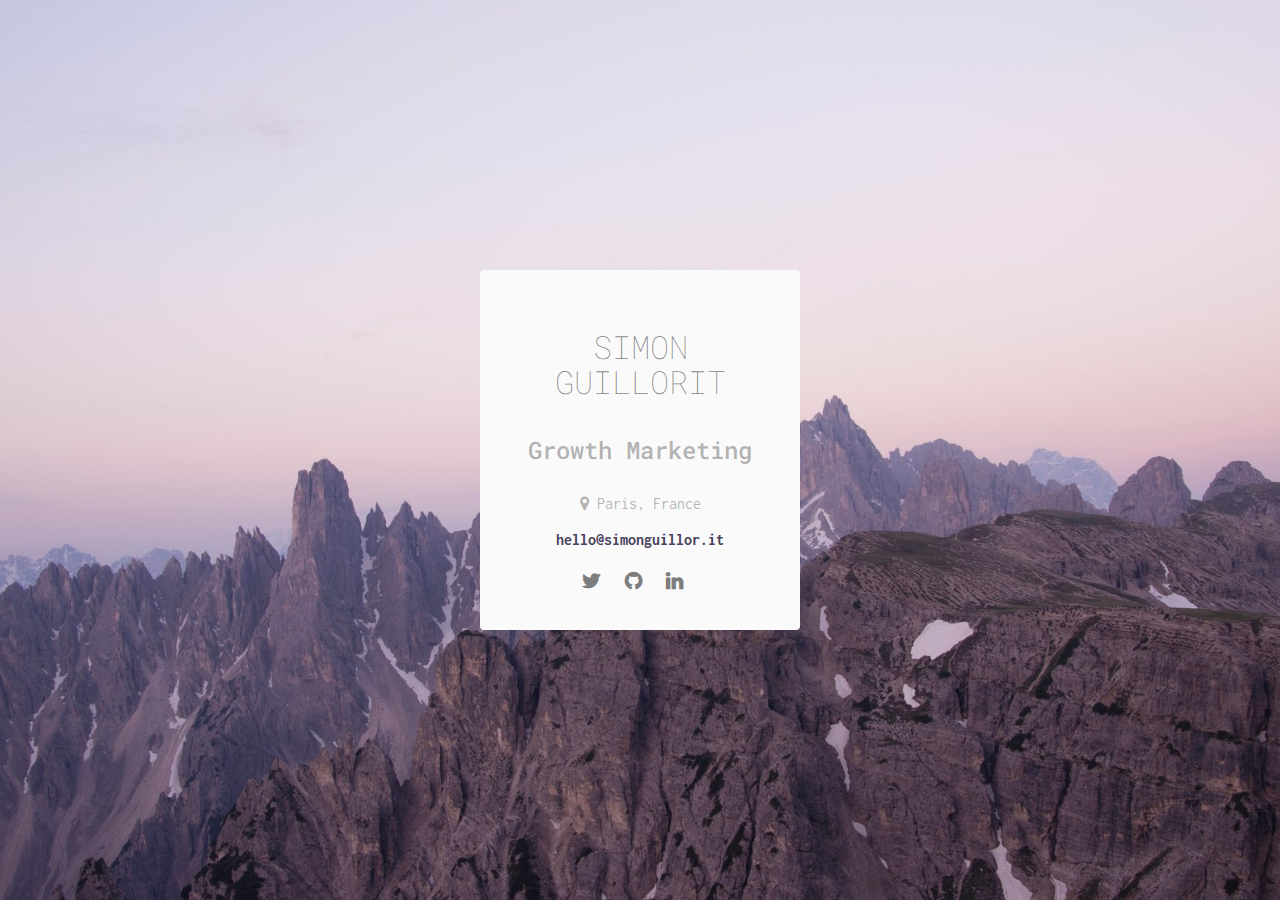
==== index.html @ f109be9c "Automated commit at 2017-10-14 17:10:14 UTC by middleman-deploy 2.0.0-alpha" ====
<!doctype html>
<html>
  <head>
    <meta charset="utf-8">
    <meta http-equiv="x-ua-compatible" content="ie=edge">
    <meta name="viewport"
          content="width=device-width, initial-scale=1, shrink-to-fit=no">
    <!-- Use the title from a page's frontmatter if it has one -->
    <title>Simon Guillorit</title>
    <link href="stylesheets/application-cd226a07.css" rel="stylesheet" />
    <script src="javascripts/application-93de88c9.js"></script>
    <link href="images/favicon-3240484b.png" rel="icon" type="image/png" />
    <link href="https://fonts.googleapis.com/css?family=Roboto+Mono" rel="stylesheet">
    <link href="https://fonts.googleapis.com/css?family=Inconsolata" rel="stylesheet">
    <!-- Global site tag (gtag.js) - Google Analytics -->
    <script async src="https://www.googletagmanager.com/gtag/js?id=UA-56832869-7"></script>
    <script>
      window.dataLayer = window.dataLayer || [];
      function gtag(){dataLayer.push(arguments);}
      gtag('js', new Date());

      gtag('config', 'UA-56832869-7');
    </script>
  </head>
  <body>
    <div id="home" style="background-image: url(images/background-09c9a75a.jpg)">
  <div class="home-content col-xs-8 col-sm-6 col-md-4 col-lg-3">
    <h1>SIMON GUILLORIT</h1>
    <h2>Growth Marketing</h2>
    <div class="location">
      <p> <i class="fa fa-map-marker" aria-hidden="true"></i>
      Paris, France</p>
    </div>
    <a class="email" href="mailto:hello@simonguillor.it">hello@simonguillor.it</a>
    <div class="social-links">
      <a href="https://twitter.com/s_guillorit" class="fa fa-twitter social" target="_blank">
      </a>
      <a href="https://github.com/simong33" class="fa fa-github social" target="_blank">
      </a>
      <a href="https://www.linkedin.com/in/simonguillorit/" class="fa fa-linkedin social" target="_blank">
      </a>
    </div>
  </div>
</div>

  </body>
</html>
---- stylesheets/application-cd226a07.css ----
@import url("https://fonts.googleapis.com/css?family=Open+Sans:400,300,700|Raleway:400,100,300,700,500");/*!
 * Bootstrap v3.3.7 (http://getbootstrap.com)
 * Copyright 2011-2016 Twitter, Inc.
 * Licensed under MIT (https://github.com/twbs/bootstrap/blob/master/LICENSE)
 *//*! normalize.css v3.0.3 | MIT License | github.com/necolas/normalize.css */html{font-family:sans-serif;-ms-text-size-adjust:100%;-webkit-text-size-adjust:100%}body{margin:0}article,aside,details,figcaption,figure,footer,header,hgroup,main,menu,nav,section,summary{display:block}audio,canvas,progress,video{display:inline-block;vertical-align:baseline}audio:not([controls]){display:none;height:0}[hidden],template{display:none}a{background-color:transparent}a:active,a:hover{outline:0}abbr[title]{border-bottom:1px dotted}b,strong{font-weight:bold}dfn{font-style:italic}h1{font-size:2em;margin:0.67em 0}mark{background:#ff0;color:#000}small{font-size:80%}sub,sup{font-size:75%;line-height:0;position:relative;vertical-align:baseline}sup{top:-0.5em}sub{bottom:-0.25em}img{border:0}svg:not(:root){overflow:hidden}figure{margin:1em 40px}hr{-webkit-box-sizing:content-box;box-sizing:content-box;height:0}pre{overflow:auto}code,kbd,pre,samp{font-family:monospace, monospace;font-size:1em}button,input,optgroup,select,textarea{color:inherit;font:inherit;margin:0}button{overflow:visible}button,select{text-transform:none}button,html input[type="button"],input[type="reset"],input[type="submit"]{-webkit-appearance:button;cursor:pointer}button[disabled],html input[disabled]{cursor:default}button::-moz-focus-inner,input::-moz-focus-inner{border:0;padding:0}input{line-height:normal}input[type="checkbox"],input[type="radio"]{-webkit-box-sizing:border-box;box-sizing:border-box;padding:0}input[type="number"]::-webkit-inner-spin-button,input[type="number"]::-webkit-outer-spin-button{height:auto}input[type="search"]{-webkit-appearance:textfield;-webkit-box-sizing:content-box;box-sizing:content-box}input[type="search"]::-webkit-search-cancel-button,input[type="search"]::-webkit-search-decoration{-webkit-appearance:none}fieldset{border:1px solid #c0c0c0;margin:0 2px;padding:0.35em 0.625em 0.75em}legend{border:0;padding:0}textarea{overflow:auto}optgroup{font-weight:bold}table{border-collapse:collapse;border-spacing:0}td,th{padding:0}/*! Source: https://github.com/h5bp/html5-boilerplate/blob/master/src/css/main.css */@media print{*,*:before,*:after{background:transparent !important;color:#000 !important;-webkit-box-shadow:none !important;box-shadow:none !important;text-shadow:none !important}a,a:visited{text-decoration:underline}a[href]:after{content:" (" attr(href) ")"}abbr[title]:after{content:" (" attr(title) ")"}a[href^="#"]:after,a[href^="javascript:"]:after{content:""}pre,blockquote{border:1px solid #999;page-break-inside:avoid}thead{display:table-header-group}tr,img{page-break-inside:avoid}img{max-width:100% !important}p,h2,h3{orphans:3;widows:3}h2,h3{page-break-after:avoid}.navbar{display:none}.btn>.caret,.dropup>.btn>.caret{border-top-color:#000 !important}.label{border:1px solid #000}.table{border-collapse:collapse !important}.table td,.table th{background-color:#fff !important}.table-bordered th,.table-bordered td{border:1px solid #ddd !important}}@font-face{font-family:'Glyphicons Halflings';src:url("../assets/bootstrap/glyphicons-halflings-regular-86b6f62b.eot");src:url("../assets/bootstrap/glyphicons-halflings-regular-86b6f62b.eot?#iefix") format("embedded-opentype"),url("../assets/bootstrap/glyphicons-halflings-regular-ca35b697.woff2") format("woff2"),url("../assets/bootstrap/glyphicons-halflings-regular-278e49a8.woff") format("woff"),url("../assets/bootstrap/glyphicons-halflings-regular-44bc1850.ttf") format("truetype"),url("../assets/bootstrap/glyphicons-halflings-regular-de51a849.svg#glyphicons_halflingsregular") format("svg")}.glyphicon{position:relative;top:1px;display:inline-block;font-family:'Glyphicons Halflings';font-style:normal;font-weight:normal;line-height:1;-webkit-font-smoothing:antialiased;-moz-osx-font-smoothing:grayscale}.glyphicon-asterisk:before{content:"\002a"}.glyphicon-plus:before{content:"\002b"}.glyphicon-euro:before,.glyphicon-eur:before{content:"\20ac"}.glyphicon-minus:before{content:"\2212"}.glyphicon-cloud:before{content:"\2601"}.glyphicon-envelope:before{content:"\2709"}.glyphicon-pencil:before{content:"\270f"}.glyphicon-glass:before{content:"\e001"}.glyphicon-music:before{content:"\e002"}.glyphicon-search:before{content:"\e003"}.glyphicon-heart:before{content:"\e005"}.glyphicon-star:before{content:"\e006"}.glyphicon-star-empty:before{content:"\e007"}.glyphicon-user:before{content:"\e008"}.glyphicon-film:before{content:"\e009"}.glyphicon-th-large:before{content:"\e010"}.glyphicon-th:before{content:"\e011"}.glyphicon-th-list:before{content:"\e012"}.glyphicon-ok:before{content:"\e013"}.glyphicon-remove:before{content:"\e014"}.glyphicon-zoom-in:before{content:"\e015"}.glyphicon-zoom-out:before{content:"\e016"}.glyphicon-off:before{content:"\e017"}.glyphicon-signal:before{content:"\e018"}.glyphicon-cog:before{content:"\e019"}.glyphicon-trash:before{content:"\e020"}.glyphicon-home:before{content:"\e021"}.glyphicon-file:before{content:"\e022"}.glyphicon-time:before{content:"\e023"}.glyphicon-road:before{content:"\e024"}.glyphicon-download-alt:before{content:"\e025"}.glyphicon-download:before{content:"\e026"}.glyphicon-upload:before{content:"\e027"}.glyphicon-inbox:before{content:"\e028"}.glyphicon-play-circle:before{content:"\e029"}.glyphicon-repeat:before{content:"\e030"}.glyphicon-refresh:before{content:"\e031"}.glyphicon-list-alt:before{content:"\e032"}.glyphicon-lock:before{content:"\e033"}.glyphicon-flag:before{content:"\e034"}.glyphicon-headphones:before{content:"\e035"}.glyphicon-volume-off:before{content:"\e036"}.glyphicon-volume-down:before{content:"\e037"}.glyphicon-volume-up:before{content:"\e038"}.glyphicon-qrcode:before{content:"\e039"}.glyphicon-barcode:before{content:"\e040"}.glyphicon-tag:before{content:"\e041"}.glyphicon-tags:before{content:"\e042"}.glyphicon-book:before{content:"\e043"}.glyphicon-bookmark:before{content:"\e044"}.glyphicon-print:before{content:"\e045"}.glyphicon-camera:before{content:"\e046"}.glyphicon-font:before{content:"\e047"}.glyphicon-bold:before{content:"\e048"}.glyphicon-italic:before{content:"\e049"}.glyphicon-text-height:before{content:"\e050"}.glyphicon-text-width:before{content:"\e051"}.glyphicon-align-left:before{content:"\e052"}.glyphicon-align-center:before{content:"\e053"}.glyphicon-align-right:before{content:"\e054"}.glyphicon-align-justify:before{content:"\e055"}.glyphicon-list:before{content:"\e056"}.glyphicon-indent-left:before{content:"\e057"}.glyphicon-indent-right:before{content:"\e058"}.glyphicon-facetime-video:before{content:"\e059"}.glyphicon-picture:before{content:"\e060"}.glyphicon-map-marker:before{content:"\e062"}.glyphicon-adjust:before{content:"\e063"}.glyphicon-tint:before{content:"\e064"}.glyphicon-edit:before{content:"\e065"}.glyphicon-share:before{content:"\e066"}.glyphicon-check:before{content:"\e067"}.glyphicon-move:before{content:"\e068"}.glyphicon-step-backward:before{content:"\e069"}.glyphicon-fast-backward:before{content:"\e070"}.glyphicon-backward:before{content:"\e071"}.glyphicon-play:before{content:"\e072"}.glyphicon-pause:before{content:"\e073"}.glyphicon-stop:before{content:"\e074"}.glyphicon-forward:before{content:"\e075"}.glyphicon-fast-forward:before{content:"\e076"}.glyphicon-step-forward:before{content:"\e077"}.glyphicon-eject:before{content:"\e078"}.glyphicon-chevron-left:before{content:"\e079"}.glyphicon-chevron-right:before{content:"\e080"}.glyphicon-plus-sign:before{content:"\e081"}.glyphicon-minus-sign:before{content:"\e082"}.glyphicon-remove-sign:before{content:"\e083"}.glyphicon-ok-sign:before{content:"\e084"}.glyphicon-question-sign:before{content:"\e085"}.glyphicon-info-sign:before{content:"\e086"}.glyphicon-screenshot:before{content:"\e087"}.glyphicon-remove-circle:before{content:"\e088"}.glyphicon-ok-circle:before{content:"\e089"}.glyphicon-ban-circle:before{content:"\e090"}.glyphicon-arrow-left:before{content:"\e091"}.glyphicon-arrow-right:before{content:"\e092"}.glyphicon-arrow-up:before{content:"\e093"}.glyphicon-arrow-down:before{content:"\e094"}.glyphicon-share-alt:before{content:"\e095"}.glyphicon-resize-full:before{content:"\e096"}.glyphicon-resize-small:before{content:"\e097"}.glyphicon-exclamation-sign:before{content:"\e101"}.glyphicon-gift:before{content:"\e102"}.glyphicon-leaf:before{content:"\e103"}.glyphicon-fire:before{content:"\e104"}.glyphicon-eye-open:before{content:"\e105"}.glyphicon-eye-close:before{content:"\e106"}.glyphicon-warning-sign:before{content:"\e107"}.glyphicon-plane:before{content:"\e108"}.glyphicon-calendar:before{content:"\e109"}.glyphicon-random:before{content:"\e110"}.glyphicon-comment:before{content:"\e111"}.glyphicon-magnet:before{content:"\e112"}.glyphicon-chevron-up:before{content:"\e113"}.glyphicon-chevron-down:before{content:"\e114"}.glyphicon-retweet:before{content:"\e115"}.glyphicon-shopping-cart:before{content:"\e116"}.glyphicon-folder-close:before{content:"\e117"}.glyphicon-folder-open:before{content:"\e118"}.glyphicon-resize-vertical:before{content:"\e119"}.glyphicon-resize-horizontal:before{content:"\e120"}.glyphicon-hdd:before{content:"\e121"}.glyphicon-bullhorn:before{content:"\e122"}.glyphicon-bell:before{content:"\e123"}.glyphicon-certificate:before{content:"\e124"}.glyphicon-thumbs-up:before{content:"\e125"}.glyphicon-thumbs-down:before{content:"\e126"}.glyphicon-hand-right:before{content:"\e127"}.glyphicon-hand-left:before{content:"\e128"}.glyphicon-hand-up:before{content:"\e129"}.glyphicon-hand-down:before{content:"\e130"}.glyphicon-circle-arrow-right:before{content:"\e131"}.glyphicon-circle-arrow-left:before{content:"\e132"}.glyphicon-circle-arrow-up:before{content:"\e133"}.glyphicon-circle-arrow-down:before{content:"\e134"}.glyphicon-globe:before{content:"\e135"}.glyphicon-wrench:before{content:"\e136"}.glyphicon-tasks:before{content:"\e137"}.glyphicon-filter:before{content:"\e138"}.glyphicon-briefcase:before{content:"\e139"}.glyphicon-fullscreen:before{content:"\e140"}.glyphicon-dashboard:before{content:"\e141"}.glyphicon-paperclip:before{content:"\e142"}.glyphicon-heart-empty:before{content:"\e143"}.glyphicon-link:before{content:"\e144"}.glyphicon-phone:before{content:"\e145"}.glyphicon-pushpin:before{content:"\e146"}.glyphicon-usd:before{content:"\e148"}.glyphicon-gbp:before{content:"\e149"}.glyphicon-sort:before{content:"\e150"}.glyphicon-sort-by-alphabet:before{content:"\e151"}.glyphicon-sort-by-alphabet-alt:before{content:"\e152"}.glyphicon-sort-by-order:before{content:"\e153"}.glyphicon-sort-by-order-alt:before{content:"\e154"}.glyphicon-sort-by-attributes:before{content:"\e155"}.glyphicon-sort-by-attributes-alt:before{content:"\e156"}.glyphicon-unchecked:before{content:"\e157"}.glyphicon-expand:before{content:"\e158"}.glyphicon-collapse-down:before{content:"\e159"}.glyphicon-collapse-up:before{content:"\e160"}.glyphicon-log-in:before{content:"\e161"}.glyphicon-flash:before{content:"\e162"}.glyphicon-log-out:before{content:"\e163"}.glyphicon-new-window:before{content:"\e164"}.glyphicon-record:before{content:"\e165"}.glyphicon-save:before{content:"\e166"}.glyphicon-open:before{content:"\e167"}.glyphicon-saved:before{content:"\e168"}.glyphicon-import:before{content:"\e169"}.glyphicon-export:before{content:"\e170"}.glyphicon-send:before{content:"\e171"}.glyphicon-floppy-disk:before{content:"\e172"}.glyphicon-floppy-saved:before{content:"\e173"}.glyphicon-floppy-remove:before{content:"\e174"}.glyphicon-floppy-save:before{content:"\e175"}.glyphicon-floppy-open:before{content:"\e176"}.glyphicon-credit-card:before{content:"\e177"}.glyphicon-transfer:before{content:"\e178"}.glyphicon-cutlery:before{content:"\e179"}.glyphicon-header:before{content:"\e180"}.glyphicon-compressed:before{content:"\e181"}.glyphicon-earphone:before{content:"\e182"}.glyphicon-phone-alt:before{content:"\e183"}.glyphicon-tower:before{content:"\e184"}.glyphicon-stats:before{content:"\e185"}.glyphicon-sd-video:before{content:"\e186"}.glyphicon-hd-video:before{content:"\e187"}.glyphicon-subtitles:before{content:"\e188"}.glyphicon-sound-stereo:before{content:"\e189"}.glyphicon-sound-dolby:before{content:"\e190"}.glyphicon-sound-5-1:before{content:"\e191"}.glyphicon-sound-6-1:before{content:"\e192"}.glyphicon-sound-7-1:before{content:"\e193"}.glyphicon-copyright-mark:before{content:"\e194"}.glyphicon-registration-mark:before{content:"\e195"}.glyphicon-cloud-download:before{content:"\e197"}.glyphicon-cloud-upload:before{content:"\e198"}.glyphicon-tree-conifer:before{content:"\e199"}.glyphicon-tree-deciduous:before{content:"\e200"}.glyphicon-cd:before{content:"\e201"}.glyphicon-save-file:before{content:"\e202"}.glyphicon-open-file:before{content:"\e203"}.glyphicon-level-up:before{content:"\e204"}.glyphicon-copy:before{content:"\e205"}.glyphicon-paste:before{content:"\e206"}.glyphicon-alert:before{content:"\e209"}.glyphicon-equalizer:before{content:"\e210"}.glyphicon-king:before{content:"\e211"}.glyphicon-queen:before{content:"\e212"}.glyphicon-pawn:before{content:"\e213"}.glyphicon-bishop:before{content:"\e214"}.glyphicon-knight:before{content:"\e215"}.glyphicon-baby-formula:before{content:"\e216"}.glyphicon-tent:before{content:"\26fa"}.glyphicon-blackboard:before{content:"\e218"}.glyphicon-bed:before{content:"\e219"}.glyphicon-apple:before{content:"\f8ff"}.glyphicon-erase:before{content:"\e221"}.glyphicon-hourglass:before{content:"\231b"}.glyphicon-lamp:before{content:"\e223"}.glyphicon-duplicate:before{content:"\e224"}.glyphicon-piggy-bank:before{content:"\e225"}.glyphicon-scissors:before{content:"\e226"}.glyphicon-bitcoin:before{content:"\e227"}.glyphicon-btc:before{content:"\e227"}.glyphicon-xbt:before{content:"\e227"}.glyphicon-yen:before{content:"\00a5"}.glyphicon-jpy:before{content:"\00a5"}.glyphicon-ruble:before{content:"\20bd"}.glyphicon-rub:before{content:"\20bd"}.glyphicon-scale:before{content:"\e230"}.glyphicon-ice-lolly:before{content:"\e231"}.glyphicon-ice-lolly-tasted:before{content:"\e232"}.glyphicon-education:before{content:"\e233"}.glyphicon-option-horizontal:before{content:"\e234"}.glyphicon-option-vertical:before{content:"\e235"}.glyphicon-menu-hamburger:before{content:"\e236"}.glyphicon-modal-window:before{content:"\e237"}.glyphicon-oil:before{content:"\e238"}.glyphicon-grain:before{content:"\e239"}.glyphicon-sunglasses:before{content:"\e240"}.glyphicon-text-size:before{content:"\e241"}.glyphicon-text-color:before{content:"\e242"}.glyphicon-text-background:before{content:"\e243"}.glyphicon-object-align-top:before{content:"\e244"}.glyphicon-object-align-bottom:before{content:"\e245"}.glyphicon-object-align-horizontal:before{content:"\e246"}.glyphicon-object-align-left:before{content:"\e247"}.glyphicon-object-align-vertical:before{content:"\e248"}.glyphicon-object-align-right:before{content:"\e249"}.glyphicon-triangle-right:before{content:"\e250"}.glyphicon-triangle-left:before{content:"\e251"}.glyphicon-triangle-bottom:before{content:"\e252"}.glyphicon-triangle-top:before{content:"\e253"}.glyphicon-console:before{content:"\e254"}.glyphicon-superscript:before{content:"\e255"}.glyphicon-subscript:before{content:"\e256"}.glyphicon-menu-left:before{content:"\e257"}.glyphicon-menu-right:before{content:"\e258"}.glyphicon-menu-down:before{content:"\e259"}.glyphicon-menu-up:before{content:"\e260"}*{-webkit-box-sizing:border-box;box-sizing:border-box}*:before,*:after{-webkit-box-sizing:border-box;box-sizing:border-box}html{font-size:10px;-webkit-tap-highlight-color:transparent}body{font-family:"Inconsolata", "Helvetica", "monospace";font-size:18px;line-height:1.42857143;color:#333333;background-color:#F4F4F4}input,button,select,textarea{font-family:inherit;font-size:inherit;line-height:inherit}a{color:#469AE0;text-decoration:none}a:hover,a:focus{color:#1f74ba;text-decoration:underline}a:focus{outline:5px auto -webkit-focus-ring-color;outline-offset:-2px}figure{margin:0}img{vertical-align:middle}.img-responsive{display:block;max-width:100%;height:auto}.img-rounded{border-radius:2px}.img-thumbnail{padding:4px;line-height:1.42857143;background-color:#F4F4F4;border:1px solid #ddd;border-radius:2px;-webkit-transition:all 0.2s ease-in-out;transition:all 0.2s ease-in-out;display:inline-block;max-width:100%;height:auto}.img-circle{border-radius:50%}hr{margin-top:25px;margin-bottom:25px;border:0;border-top:1px solid #eeeeee}.sr-only{position:absolute;width:1px;height:1px;margin:-1px;padding:0;overflow:hidden;clip:rect(0, 0, 0, 0);border:0}.sr-only-focusable:active,.sr-only-focusable:focus{position:static;width:auto;height:auto;margin:0;overflow:visible;clip:auto}[role="button"]{cursor:pointer}h1,h2,h3,h4,h5,h6,.h1,.h2,.h3,.h4,.h5,.h6{font-family:"Roboto mono", "Helvetica", "monospace";font-weight:500;line-height:1.1;color:inherit}h1 small,h1 .small,h2 small,h2 .small,h3 small,h3 .small,h4 small,h4 .small,h5 small,h5 .small,h6 small,h6 .small,.h1 small,.h1 .small,.h2 small,.h2 .small,.h3 small,.h3 .small,.h4 small,.h4 .small,.h5 small,.h5 .small,.h6 small,.h6 .small{font-weight:normal;line-height:1;color:#777777}h1,.h1,h2,.h2,h3,.h3{margin-top:25px;margin-bottom:12.5px}h1 small,h1 .small,.h1 small,.h1 .small,h2 small,h2 .small,.h2 small,.h2 .small,h3 small,h3 .small,.h3 small,.h3 .small{font-size:65%}h4,.h4,h5,.h5,h6,.h6{margin-top:12.5px;margin-bottom:12.5px}h4 small,h4 .small,.h4 small,.h4 .small,h5 small,h5 .small,.h5 small,.h5 .small,h6 small,h6 .small,.h6 small,.h6 .small{font-size:75%}h1,.h1{font-size:46px}h2,.h2{font-size:38px}h3,.h3{font-size:31px}h4,.h4{font-size:23px}h5,.h5{font-size:18px}h6,.h6{font-size:16px}p{margin:0 0 12.5px}.lead{margin-bottom:25px;font-size:20px;font-weight:300;line-height:1.4}@media (min-width: 768px){.lead{font-size:27px}}small,.small{font-size:88%}mark,.mark{background-color:#fcf8e3;padding:.2em}.text-left{text-align:left}.text-right{text-align:right}.text-center{text-align:center}.text-justify{text-align:justify}.text-nowrap{white-space:nowrap}.text-lowercase{text-transform:lowercase}.text-uppercase,.initialism{text-transform:uppercase}.text-capitalize{text-transform:capitalize}.text-muted{color:#777777}.text-primary{color:#469AE0}a.text-primary:hover,a.text-primary:focus{color:#2381d0}.text-success{color:#3c763d}a.text-success:hover,a.text-success:focus{color:#2b542c}.text-info{color:#31708f}a.text-info:hover,a.text-info:focus{color:#245269}.text-warning{color:#8a6d3b}a.text-warning:hover,a.text-warning:focus{color:#66512c}.text-danger{color:#a94442}a.text-danger:hover,a.text-danger:focus{color:#843534}.bg-primary{color:#fff}.bg-primary{background-color:#469AE0}a.bg-primary:hover,a.bg-primary:focus{background-color:#2381d0}.bg-success{background-color:#dff0d8}a.bg-success:hover,a.bg-success:focus{background-color:#c1e2b3}.bg-info{background-color:#d9edf7}a.bg-info:hover,a.bg-info:focus{background-color:#afd9ee}.bg-warning{background-color:#fcf8e3}a.bg-warning:hover,a.bg-warning:focus{background-color:#f7ecb5}.bg-danger{background-color:#f2dede}a.bg-danger:hover,a.bg-danger:focus{background-color:#e4b9b9}.page-header{padding-bottom:11.5px;margin:50px 0 25px;border-bottom:1px solid #eeeeee}ul,ol{margin-top:0;margin-bottom:12.5px}ul ul,ul ol,ol ul,ol ol{margin-bottom:0}.list-unstyled{padding-left:0;list-style:none}.list-inline{padding-left:0;list-style:none;margin-left:-5px}.list-inline>li{display:inline-block;padding-left:5px;padding-right:5px}dl{margin-top:0;margin-bottom:25px}dt,dd{line-height:1.42857143}dt{font-weight:bold}dd{margin-left:0}.dl-horizontal dd:before,.dl-horizontal dd:after{content:" ";display:table}.dl-horizontal dd:after{clear:both}@media (min-width: 768px){.dl-horizontal dt{float:left;width:160px;clear:left;text-align:right;overflow:hidden;text-overflow:ellipsis;white-space:nowrap}.dl-horizontal dd{margin-left:180px}}abbr[title],abbr[data-original-title]{cursor:help;border-bottom:1px dotted #777777}.initialism{font-size:90%}blockquote{padding:12.5px 25px;margin:0 0 25px;font-size:22.5px;border-left:5px solid #eeeeee}blockquote p:last-child,blockquote ul:last-child,blockquote ol:last-child{margin-bottom:0}blockquote footer,blockquote small,blockquote .small{display:block;font-size:80%;line-height:1.42857143;color:#777777}blockquote footer:before,blockquote small:before,blockquote .small:before{content:'\2014 \00A0'}.blockquote-reverse,blockquote.pull-right{padding-right:15px;padding-left:0;border-right:5px solid #eeeeee;border-left:0;text-align:right}.blockquote-reverse footer:before,.blockquote-reverse small:before,.blockquote-reverse .small:before,blockquote.pull-right footer:before,blockquote.pull-right small:before,blockquote.pull-right .small:before{content:''}.blockquote-reverse footer:after,.blockquote-reverse small:after,.blockquote-reverse .small:after,blockquote.pull-right footer:after,blockquote.pull-right small:after,blockquote.pull-right .small:after{content:'\00A0 \2014'}address{margin-bottom:25px;font-style:normal;line-height:1.42857143}code,kbd,pre,samp{font-family:Menlo, Monaco, Consolas, "Courier New", monospace}code{padding:2px 4px;font-size:90%;color:#c7254e;background-color:#f9f2f4;border-radius:2px}kbd{padding:2px 4px;font-size:90%;color:#fff;background-color:#333;border-radius:2px;-webkit-box-shadow:inset 0 -1px 0 rgba(0,0,0,0.25);box-shadow:inset 0 -1px 0 rgba(0,0,0,0.25)}kbd kbd{padding:0;font-size:100%;font-weight:bold;-webkit-box-shadow:none;box-shadow:none}pre{display:block;padding:12px;margin:0 0 12.5px;font-size:17px;line-height:1.42857143;word-break:break-all;word-wrap:break-word;color:#333333;background-color:#f5f5f5;border:1px solid #ccc;border-radius:2px}pre code{padding:0;font-size:inherit;color:inherit;white-space:pre-wrap;background-color:transparent;border-radius:0}.pre-scrollable{max-height:340px;overflow-y:scroll}.container{margin-right:auto;margin-left:auto;padding-left:15px;padding-right:15px}.container:before,.container:after{content:" ";display:table}.container:after{clear:both}@media (min-width: 768px){.container{width:750px}}@media (min-width: 992px){.container{width:970px}}@media (min-width: 1200px){.container{width:1170px}}.container-fluid{margin-right:auto;margin-left:auto;padding-left:15px;padding-right:15px}.container-fluid:before,.container-fluid:after{content:" ";display:table}.container-fluid:after{clear:both}.row{margin-left:-15px;margin-right:-15px}.row:before,.row:after{content:" ";display:table}.row:after{clear:both}.col-xs-1,.col-sm-1,.col-md-1,.col-lg-1,.col-xs-2,.col-sm-2,.col-md-2,.col-lg-2,.col-xs-3,.col-sm-3,.col-md-3,.col-lg-3,.col-xs-4,.col-sm-4,.col-md-4,.col-lg-4,.col-xs-5,.col-sm-5,.col-md-5,.col-lg-5,.col-xs-6,.col-sm-6,.col-md-6,.col-lg-6,.col-xs-7,.col-sm-7,.col-md-7,.col-lg-7,.col-xs-8,.col-sm-8,.col-md-8,.col-lg-8,.col-xs-9,.col-sm-9,.col-md-9,.col-lg-9,.col-xs-10,.col-sm-10,.col-md-10,.col-lg-10,.col-xs-11,.col-sm-11,.col-md-11,.col-lg-11,.col-xs-12,.col-sm-12,.col-md-12,.col-lg-12{position:relative;min-height:1px;padding-left:15px;padding-right:15px}.col-xs-1,.col-xs-2,.col-xs-3,.col-xs-4,.col-xs-5,.col-xs-6,.col-xs-7,.col-xs-8,.col-xs-9,.col-xs-10,.col-xs-11,.col-xs-12{float:left}.col-xs-1{width:8.33333333%}.col-xs-2{width:16.66666667%}.col-xs-3{width:25%}.col-xs-4{width:33.33333333%}.col-xs-5{width:41.66666667%}.col-xs-6{width:50%}.col-xs-7{width:58.33333333%}.col-xs-8{width:66.66666667%}.col-xs-9{width:75%}.col-xs-10{width:83.33333333%}.col-xs-11{width:91.66666667%}.col-xs-12{width:100%}.col-xs-pull-0{right:auto}.col-xs-pull-1{right:8.33333333%}.col-xs-pull-2{right:16.66666667%}.col-xs-pull-3{right:25%}.col-xs-pull-4{right:33.33333333%}.col-xs-pull-5{right:41.66666667%}.col-xs-pull-6{right:50%}.col-xs-pull-7{right:58.33333333%}.col-xs-pull-8{right:66.66666667%}.col-xs-pull-9{right:75%}.col-xs-pull-10{right:83.33333333%}.col-xs-pull-11{right:91.66666667%}.col-xs-pull-12{right:100%}.col-xs-push-0{left:auto}.col-xs-push-1{left:8.33333333%}.col-xs-push-2{left:16.66666667%}.col-xs-push-3{left:25%}.col-xs-push-4{left:33.33333333%}.col-xs-push-5{left:41.66666667%}.col-xs-push-6{left:50%}.col-xs-push-7{left:58.33333333%}.col-xs-push-8{left:66.66666667%}.col-xs-push-9{left:75%}.col-xs-push-10{left:83.33333333%}.col-xs-push-11{left:91.66666667%}.col-xs-push-12{left:100%}.col-xs-offset-0{margin-left:0%}.col-xs-offset-1{margin-left:8.33333333%}.col-xs-offset-2{margin-left:16.66666667%}.col-xs-offset-3{margin-left:25%}.col-xs-offset-4{margin-left:33.33333333%}.col-xs-offset-5{margin-left:41.66666667%}.col-xs-offset-6{margin-left:50%}.col-xs-offset-7{margin-left:58.33333333%}.col-xs-offset-8{margin-left:66.66666667%}.col-xs-offset-9{margin-left:75%}.col-xs-offset-10{margin-left:83.33333333%}.col-xs-offset-11{margin-left:91.66666667%}.col-xs-offset-12{margin-left:100%}@media (min-width: 768px){.col-sm-1,.col-sm-2,.col-sm-3,.col-sm-4,.col-sm-5,.col-sm-6,.col-sm-7,.col-sm-8,.col-sm-9,.col-sm-10,.col-sm-11,.col-sm-12{float:left}.col-sm-1{width:8.33333333%}.col-sm-2{width:16.66666667%}.col-sm-3{width:25%}.col-sm-4{width:33.33333333%}.col-sm-5{width:41.66666667%}.col-sm-6{width:50%}.col-sm-7{width:58.33333333%}.col-sm-8{width:66.66666667%}.col-sm-9{width:75%}.col-sm-10{width:83.33333333%}.col-sm-11{width:91.66666667%}.col-sm-12{width:100%}.col-sm-pull-0{right:auto}.col-sm-pull-1{right:8.33333333%}.col-sm-pull-2{right:16.66666667%}.col-sm-pull-3{right:25%}.col-sm-pull-4{right:33.33333333%}.col-sm-pull-5{right:41.66666667%}.col-sm-pull-6{right:50%}.col-sm-pull-7{right:58.33333333%}.col-sm-pull-8{right:66.66666667%}.col-sm-pull-9{right:75%}.col-sm-pull-10{right:83.33333333%}.col-sm-pull-11{right:91.66666667%}.col-sm-pull-12{right:100%}.col-sm-push-0{left:auto}.col-sm-push-1{left:8.33333333%}.col-sm-push-2{left:16.66666667%}.col-sm-push-3{left:25%}.col-sm-push-4{left:33.33333333%}.col-sm-push-5{left:41.66666667%}.col-sm-push-6{left:50%}.col-sm-push-7{left:58.33333333%}.col-sm-push-8{left:66.66666667%}.col-sm-push-9{left:75%}.col-sm-push-10{left:83.33333333%}.col-sm-push-11{left:91.66666667%}.col-sm-push-12{left:100%}.col-sm-offset-0{margin-left:0%}.col-sm-offset-1{margin-left:8.33333333%}.col-sm-offset-2{margin-left:16.66666667%}.col-sm-offset-3{margin-left:25%}.col-sm-offset-4{margin-left:33.33333333%}.col-sm-offset-5{margin-left:41.66666667%}.col-sm-offset-6{margin-left:50%}.col-sm-offset-7{margin-left:58.33333333%}.col-sm-offset-8{margin-left:66.66666667%}.col-sm-offset-9{margin-left:75%}.col-sm-offset-10{margin-left:83.33333333%}.col-sm-offset-11{margin-left:91.66666667%}.col-sm-offset-12{margin-left:100%}}@media (min-width: 992px){.col-md-1,.col-md-2,.col-md-3,.col-md-4,.col-md-5,.col-md-6,.col-md-7,.col-md-8,.col-md-9,.col-md-10,.col-md-11,.col-md-12{float:left}.col-md-1{width:8.33333333%}.col-md-2{width:16.66666667%}.col-md-3{width:25%}.col-md-4{width:33.33333333%}.col-md-5{width:41.66666667%}.col-md-6{width:50%}.col-md-7{width:58.33333333%}.col-md-8{width:66.66666667%}.col-md-9{width:75%}.col-md-10{width:83.33333333%}.col-md-11{width:91.66666667%}.col-md-12{width:100%}.col-md-pull-0{right:auto}.col-md-pull-1{right:8.33333333%}.col-md-pull-2{right:16.66666667%}.col-md-pull-3{right:25%}.col-md-pull-4{right:33.33333333%}.col-md-pull-5{right:41.66666667%}.col-md-pull-6{right:50%}.col-md-pull-7{right:58.33333333%}.col-md-pull-8{right:66.66666667%}.col-md-pull-9{right:75%}.col-md-pull-10{right:83.33333333%}.col-md-pull-11{right:91.66666667%}.col-md-pull-12{right:100%}.col-md-push-0{left:auto}.col-md-push-1{left:8.33333333%}.col-md-push-2{left:16.66666667%}.col-md-push-3{left:25%}.col-md-push-4{left:33.33333333%}.col-md-push-5{left:41.66666667%}.col-md-push-6{left:50%}.col-md-push-7{left:58.33333333%}.col-md-push-8{left:66.66666667%}.col-md-push-9{left:75%}.col-md-push-10{left:83.33333333%}.col-md-push-11{left:91.66666667%}.col-md-push-12{left:100%}.col-md-offset-0{margin-left:0%}.col-md-offset-1{margin-left:8.33333333%}.col-md-offset-2{margin-left:16.66666667%}.col-md-offset-3{margin-left:25%}.col-md-offset-4{margin-left:33.33333333%}.col-md-offset-5{margin-left:41.66666667%}.col-md-offset-6{margin-left:50%}.col-md-offset-7{margin-left:58.33333333%}.col-md-offset-8{margin-left:66.66666667%}.col-md-offset-9{margin-left:75%}.col-md-offset-10{margin-left:83.33333333%}.col-md-offset-11{margin-left:91.66666667%}.col-md-offset-12{margin-left:100%}}@media (min-width: 1200px){.col-lg-1,.col-lg-2,.col-lg-3,.col-lg-4,.col-lg-5,.col-lg-6,.col-lg-7,.col-lg-8,.col-lg-9,.col-lg-10,.col-lg-11,.col-lg-12{float:left}.col-lg-1{width:8.33333333%}.col-lg-2{width:16.66666667%}.col-lg-3{width:25%}.col-lg-4{width:33.33333333%}.col-lg-5{width:41.66666667%}.col-lg-6{width:50%}.col-lg-7{width:58.33333333%}.col-lg-8{width:66.66666667%}.col-lg-9{width:75%}.col-lg-10{width:83.33333333%}.col-lg-11{width:91.66666667%}.col-lg-12{width:100%}.col-lg-pull-0{right:auto}.col-lg-pull-1{right:8.33333333%}.col-lg-pull-2{right:16.66666667%}.col-lg-pull-3{right:25%}.col-lg-pull-4{right:33.33333333%}.col-lg-pull-5{right:41.66666667%}.col-lg-pull-6{right:50%}.col-lg-pull-7{right:58.33333333%}.col-lg-pull-8{right:66.66666667%}.col-lg-pull-9{right:75%}.col-lg-pull-10{right:83.33333333%}.col-lg-pull-11{right:91.66666667%}.col-lg-pull-12{right:100%}.col-lg-push-0{left:auto}.col-lg-push-1{left:8.33333333%}.col-lg-push-2{left:16.66666667%}.col-lg-push-3{left:25%}.col-lg-push-4{left:33.33333333%}.col-lg-push-5{left:41.66666667%}.col-lg-push-6{left:50%}.col-lg-push-7{left:58.33333333%}.col-lg-push-8{left:66.66666667%}.col-lg-push-9{left:75%}.col-lg-push-10{left:83.33333333%}.col-lg-push-11{left:91.66666667%}.col-lg-push-12{left:100%}.col-lg-offset-0{margin-left:0%}.col-lg-offset-1{margin-left:8.33333333%}.col-lg-offset-2{margin-left:16.66666667%}.col-lg-offset-3{margin-left:25%}.col-lg-offset-4{margin-left:33.33333333%}.col-lg-offset-5{margin-left:41.66666667%}.col-lg-offset-6{margin-left:50%}.col-lg-offset-7{margin-left:58.33333333%}.col-lg-offset-8{margin-left:66.66666667%}.col-lg-offset-9{margin-left:75%}.col-lg-offset-10{margin-left:83.33333333%}.col-lg-offset-11{margin-left:91.66666667%}.col-lg-offset-12{margin-left:100%}}table{background-color:transparent}caption{padding-top:8px;padding-bottom:8px;color:#777777;text-align:left}th{text-align:left}.table{width:100%;max-width:100%;margin-bottom:25px}.table>thead>tr>th,.table>thead>tr>td,.table>tbody>tr>th,.table>tbody>tr>td,.table>tfoot>tr>th,.table>tfoot>tr>td{padding:8px;line-height:1.42857143;vertical-align:top;border-top:1px solid #ddd}.table>thead>tr>th{vertical-align:bottom;border-bottom:2px solid #ddd}.table>caption+thead>tr:first-child>th,.table>caption+thead>tr:first-child>td,.table>colgroup+thead>tr:first-child>th,.table>colgroup+thead>tr:first-child>td,.table>thead:first-child>tr:first-child>th,.table>thead:first-child>tr:first-child>td{border-top:0}.table>tbody+tbody{border-top:2px solid #ddd}.table .table{background-color:#F4F4F4}.table-condensed>thead>tr>th,.table-condensed>thead>tr>td,.table-condensed>tbody>tr>th,.table-condensed>tbody>tr>td,.table-condensed>tfoot>tr>th,.table-condensed>tfoot>tr>td{padding:5px}.table-bordered{border:1px solid #ddd}.table-bordered>thead>tr>th,.table-bordered>thead>tr>td,.table-bordered>tbody>tr>th,.table-bordered>tbody>tr>td,.table-bordered>tfoot>tr>th,.table-bordered>tfoot>tr>td{border:1px solid #ddd}.table-bordered>thead>tr>th,.table-bordered>thead>tr>td{border-bottom-width:2px}.table-striped>tbody>tr:nth-of-type(odd){background-color:#f9f9f9}.table-hover>tbody>tr:hover{background-color:#f5f5f5}table col[class*="col-"]{position:static;float:none;display:table-column}table td[class*="col-"],table th[class*="col-"]{position:static;float:none;display:table-cell}.table>thead>tr>td.active,.table>thead>tr>th.active,.table>thead>tr.active>td,.table>thead>tr.active>th,.table>tbody>tr>td.active,.table>tbody>tr>th.active,.table>tbody>tr.active>td,.table>tbody>tr.active>th,.table>tfoot>tr>td.active,.table>tfoot>tr>th.active,.table>tfoot>tr.active>td,.table>tfoot>tr.active>th{background-color:#f5f5f5}.table-hover>tbody>tr>td.active:hover,.table-hover>tbody>tr>th.active:hover,.table-hover>tbody>tr.active:hover>td,.table-hover>tbody>tr:hover>.active,.table-hover>tbody>tr.active:hover>th{background-color:#e8e8e8}.table>thead>tr>td.success,.table>thead>tr>th.success,.table>thead>tr.success>td,.table>thead>tr.success>th,.table>tbody>tr>td.success,.table>tbody>tr>th.success,.table>tbody>tr.success>td,.table>tbody>tr.success>th,.table>tfoot>tr>td.success,.table>tfoot>tr>th.success,.table>tfoot>tr.success>td,.table>tfoot>tr.success>th{background-color:#dff0d8}.table-hover>tbody>tr>td.success:hover,.table-hover>tbody>tr>th.success:hover,.table-hover>tbody>tr.success:hover>td,.table-hover>tbody>tr:hover>.success,.table-hover>tbody>tr.success:hover>th{background-color:#d0e9c6}.table>thead>tr>td.info,.table>thead>tr>th.info,.table>thead>tr.info>td,.table>thead>tr.info>th,.table>tbody>tr>td.info,.table>tbody>tr>th.info,.table>tbody>tr.info>td,.table>tbody>tr.info>th,.table>tfoot>tr>td.info,.table>tfoot>tr>th.info,.table>tfoot>tr.info>td,.table>tfoot>tr.info>th{background-color:#d9edf7}.table-hover>tbody>tr>td.info:hover,.table-hover>tbody>tr>th.info:hover,.table-hover>tbody>tr.info:hover>td,.table-hover>tbody>tr:hover>.info,.table-hover>tbody>tr.info:hover>th{background-color:#c4e3f3}.table>thead>tr>td.warning,.table>thead>tr>th.warning,.table>thead>tr.warning>td,.table>thead>tr.warning>th,.table>tbody>tr>td.warning,.table>tbody>tr>th.warning,.table>tbody>tr.warning>td,.table>tbody>tr.warning>th,.table>tfoot>tr>td.warning,.table>tfoot>tr>th.warning,.table>tfoot>tr.warning>td,.table>tfoot>tr.warning>th{background-color:#fcf8e3}.table-hover>tbody>tr>td.warning:hover,.table-hover>tbody>tr>th.warning:hover,.table-hover>tbody>tr.warning:hover>td,.table-hover>tbody>tr:hover>.warning,.table-hover>tbody>tr.warning:hover>th{background-color:#faf2cc}.table>thead>tr>td.danger,.table>thead>tr>th.danger,.table>thead>tr.danger>td,.table>thead>tr.danger>th,.table>tbody>tr>td.danger,.table>tbody>tr>th.danger,.table>tbody>tr.danger>td,.table>tbody>tr.danger>th,.table>tfoot>tr>td.danger,.table>tfoot>tr>th.danger,.table>tfoot>tr.danger>td,.table>tfoot>tr.danger>th{background-color:#f2dede}.table-hover>tbody>tr>td.danger:hover,.table-hover>tbody>tr>th.danger:hover,.table-hover>tbody>tr.danger:hover>td,.table-hover>tbody>tr:hover>.danger,.table-hover>tbody>tr.danger:hover>th{background-color:#ebcccc}.table-responsive{overflow-x:auto;min-height:0.01%}@media screen and (max-width: 767px){.table-responsive{width:100%;margin-bottom:18.75px;overflow-y:hidden;-ms-overflow-style:-ms-autohiding-scrollbar;border:1px solid #ddd}.table-responsive>.table{margin-bottom:0}.table-responsive>.table>thead>tr>th,.table-responsive>.table>thead>tr>td,.table-responsive>.table>tbody>tr>th,.table-responsive>.table>tbody>tr>td,.table-responsive>.table>tfoot>tr>th,.table-responsive>.table>tfoot>tr>td{white-space:nowrap}.table-responsive>.table-bordered{border:0}.table-responsive>.table-bordered>thead>tr>th:first-child,.table-responsive>.table-bordered>thead>tr>td:first-child,.table-responsive>.table-bordered>tbody>tr>th:first-child,.table-responsive>.table-bordered>tbody>tr>td:first-child,.table-responsive>.table-bordered>tfoot>tr>th:first-child,.table-responsive>.table-bordered>tfoot>tr>td:first-child{border-left:0}.table-responsive>.table-bordered>thead>tr>th:last-child,.table-responsive>.table-bordered>thead>tr>td:last-child,.table-responsive>.table-bordered>tbody>tr>th:last-child,.table-responsive>.table-bordered>tbody>tr>td:last-child,.table-responsive>.table-bordered>tfoot>tr>th:last-child,.table-responsive>.table-bordered>tfoot>tr>td:last-child{border-right:0}.table-responsive>.table-bordered>tbody>tr:last-child>th,.table-responsive>.table-bordered>tbody>tr:last-child>td,.table-responsive>.table-bordered>tfoot>tr:last-child>th,.table-responsive>.table-bordered>tfoot>tr:last-child>td{border-bottom:0}}fieldset{padding:0;margin:0;border:0;min-width:0}legend{display:block;width:100%;padding:0;margin-bottom:25px;font-size:27px;line-height:inherit;color:#333333;border:0;border-bottom:1px solid #e5e5e5}label{display:inline-block;max-width:100%;margin-bottom:5px;font-weight:bold}input[type="search"]{-webkit-box-sizing:border-box;box-sizing:border-box}input[type="radio"],input[type="checkbox"]{margin:4px 0 0;margin-top:1px \9;line-height:normal}input[type="file"]{display:block}input[type="range"]{display:block;width:100%}select[multiple],select[size]{height:auto}input[type="file"]:focus,input[type="radio"]:focus,input[type="checkbox"]:focus{outline:5px auto -webkit-focus-ring-color;outline-offset:-2px}output{display:block;padding-top:7px;font-size:18px;line-height:1.42857143;color:#000000}.form-control{display:block;width:100%;height:39px;padding:6px 12px;font-size:18px;line-height:1.42857143;color:#000000;background-color:#fff;background-image:none;border:1px solid #ccc;border-radius:2px;-webkit-box-shadow:inset 0 1px 1px rgba(0,0,0,0.075);box-shadow:inset 0 1px 1px rgba(0,0,0,0.075);-webkit-transition:border-color ease-in-out 0.15s, box-shadow ease-in-out 0.15s;-webkit-transition:border-color ease-in-out 0.15s, -webkit-box-shadow ease-in-out 0.15s;transition:border-color ease-in-out 0.15s, -webkit-box-shadow ease-in-out 0.15s;transition:border-color ease-in-out 0.15s, box-shadow ease-in-out 0.15s;transition:border-color ease-in-out 0.15s, box-shadow ease-in-out 0.15s, -webkit-box-shadow ease-in-out 0.15s}.form-control:focus{border-color:#66afe9;outline:0;-webkit-box-shadow:inset 0 1px 1px rgba(0,0,0,0.075),0 0 8px rgba(102,175,233,0.6);box-shadow:inset 0 1px 1px rgba(0,0,0,0.075),0 0 8px rgba(102,175,233,0.6)}.form-control::-moz-placeholder{color:#999;opacity:1}.form-control:-ms-input-placeholder{color:#999}.form-control::-webkit-input-placeholder{color:#999}.form-control::-ms-expand{border:0;background-color:transparent}.form-control[disabled],.form-control[readonly],fieldset[disabled] .form-control{background-color:#eeeeee;opacity:1}.form-control[disabled],fieldset[disabled] .form-control{cursor:not-allowed}textarea.form-control{height:auto}input[type="search"]{-webkit-appearance:none}@media screen and (-webkit-min-device-pixel-ratio: 0){input[type="date"].form-control,input[type="time"].form-control,input[type="datetime-local"].form-control,input[type="month"].form-control{line-height:39px}input[type="date"].input-sm,.input-group-sm>input[type="date"].form-control,.input-group-sm>input[type="date"].input-group-addon,.input-group-sm>.input-group-btn>input[type="date"].btn,.input-group-sm input[type="date"],input[type="time"].input-sm,.input-group-sm>input[type="time"].form-control,.input-group-sm>input[type="time"].input-group-addon,.input-group-sm>.input-group-btn>input[type="time"].btn,.input-group-sm input[type="time"],input[type="datetime-local"].input-sm,.input-group-sm>input[type="datetime-local"].form-control,.input-group-sm>input[type="datetime-local"].input-group-addon,.input-group-sm>.input-group-btn>input[type="datetime-local"].btn,.input-group-sm input[type="datetime-local"],input[type="month"].input-sm,.input-group-sm>input[type="month"].form-control,.input-group-sm>input[type="month"].input-group-addon,.input-group-sm>.input-group-btn>input[type="month"].btn,.input-group-sm input[type="month"]{line-height:36px}input[type="date"].input-lg,.input-group-lg>input[type="date"].form-control,.input-group-lg>input[type="date"].input-group-addon,.input-group-lg>.input-group-btn>input[type="date"].btn,.input-group-lg input[type="date"],input[type="time"].input-lg,.input-group-lg>input[type="time"].form-control,.input-group-lg>input[type="time"].input-group-addon,.input-group-lg>.input-group-btn>input[type="time"].btn,.input-group-lg input[type="time"],input[type="datetime-local"].input-lg,.input-group-lg>input[type="datetime-local"].form-control,.input-group-lg>input[type="datetime-local"].input-group-addon,.input-group-lg>.input-group-btn>input[type="datetime-local"].btn,.input-group-lg input[type="datetime-local"],input[type="month"].input-lg,.input-group-lg>input[type="month"].form-control,.input-group-lg>input[type="month"].input-group-addon,.input-group-lg>.input-group-btn>input[type="month"].btn,.input-group-lg input[type="month"]{line-height:53px}}.form-group{margin-bottom:15px}.radio,.checkbox{position:relative;display:block;margin-top:10px;margin-bottom:10px}.radio label,.checkbox label{min-height:25px;padding-left:20px;margin-bottom:0;font-weight:normal;cursor:pointer}.radio input[type="radio"],.radio-inline input[type="radio"],.checkbox input[type="checkbox"],.checkbox-inline input[type="checkbox"]{position:absolute;margin-left:-20px;margin-top:4px \9}.radio+.radio,.checkbox+.checkbox{margin-top:-5px}.radio-inline,.checkbox-inline{position:relative;display:inline-block;padding-left:20px;margin-bottom:0;vertical-align:middle;font-weight:normal;cursor:pointer}.radio-inline+.radio-inline,.checkbox-inline+.checkbox-inline{margin-top:0;margin-left:10px}input[type="radio"][disabled],input[type="radio"].disabled,fieldset[disabled] input[type="radio"],input[type="checkbox"][disabled],input[type="checkbox"].disabled,fieldset[disabled] input[type="checkbox"]{cursor:not-allowed}.radio-inline.disabled,fieldset[disabled] .radio-inline,.checkbox-inline.disabled,fieldset[disabled] .checkbox-inline{cursor:not-allowed}.radio.disabled label,fieldset[disabled] .radio label,.checkbox.disabled label,fieldset[disabled] .checkbox label{cursor:not-allowed}.form-control-static{padding-top:7px;padding-bottom:7px;margin-bottom:0;min-height:43px}.form-control-static.input-lg,.input-group-lg>.form-control-static.form-control,.input-group-lg>.form-control-static.input-group-addon,.input-group-lg>.input-group-btn>.form-control-static.btn,.form-control-static.input-sm,.input-group-sm>.form-control-static.form-control,.input-group-sm>.form-control-static.input-group-addon,.input-group-sm>.input-group-btn>.form-control-static.btn{padding-left:0;padding-right:0}.input-sm,.input-group-sm>.form-control,.input-group-sm>.input-group-addon,.input-group-sm>.input-group-btn>.btn{height:36px;padding:5px 10px;font-size:16px;line-height:1.5;border-radius:2px}select.input-sm,.input-group-sm>select.form-control,.input-group-sm>select.input-group-addon,.input-group-sm>.input-group-btn>select.btn{height:36px;line-height:36px}textarea.input-sm,.input-group-sm>textarea.form-control,.input-group-sm>textarea.input-group-addon,.input-group-sm>.input-group-btn>textarea.btn,select[multiple].input-sm,.input-group-sm>select[multiple].form-control,.input-group-sm>select[multiple].input-group-addon,.input-group-sm>.input-group-btn>select[multiple].btn{height:auto}.form-group-sm .form-control{height:36px;padding:5px 10px;font-size:16px;line-height:1.5;border-radius:2px}.form-group-sm select.form-control{height:36px;line-height:36px}.form-group-sm textarea.form-control,.form-group-sm select[multiple].form-control{height:auto}.form-group-sm .form-control-static{height:36px;min-height:41px;padding:6px 10px;font-size:16px;line-height:1.5}.input-lg,.input-group-lg>.form-control,.input-group-lg>.input-group-addon,.input-group-lg>.input-group-btn>.btn{height:53px;padding:10px 16px;font-size:23px;line-height:1.3333333;border-radius:2px}select.input-lg,.input-group-lg>select.form-control,.input-group-lg>select.input-group-addon,.input-group-lg>.input-group-btn>select.btn{height:53px;line-height:53px}textarea.input-lg,.input-group-lg>textarea.form-control,.input-group-lg>textarea.input-group-addon,.input-group-lg>.input-group-btn>textarea.btn,select[multiple].input-lg,.input-group-lg>select[multiple].form-control,.input-group-lg>select[multiple].input-group-addon,.input-group-lg>.input-group-btn>select[multiple].btn{height:auto}.form-group-lg .form-control{height:53px;padding:10px 16px;font-size:23px;line-height:1.3333333;border-radius:2px}.form-group-lg select.form-control{height:53px;line-height:53px}.form-group-lg textarea.form-control,.form-group-lg select[multiple].form-control{height:auto}.form-group-lg .form-control-static{height:53px;min-height:48px;padding:11px 16px;font-size:23px;line-height:1.3333333}.has-feedback{position:relative}.has-feedback .form-control{padding-right:48.75px}.form-control-feedback{position:absolute;top:0;right:0;z-index:2;display:block;width:39px;height:39px;line-height:39px;text-align:center;pointer-events:none}.input-lg+.form-control-feedback,.input-group-lg>.form-control+.form-control-feedback,.input-group-lg>.input-group-addon+.form-control-feedback,.input-group-lg>.input-group-btn>.btn+.form-control-feedback,.input-group-lg+.form-control-feedback,.form-group-lg .form-control+.form-control-feedback{width:53px;height:53px;line-height:53px}.input-sm+.form-control-feedback,.input-group-sm>.form-control+.form-control-feedback,.input-group-sm>.input-group-addon+.form-control-feedback,.input-group-sm>.input-group-btn>.btn+.form-control-feedback,.input-group-sm+.form-control-feedback,.form-group-sm .form-control+.form-control-feedback{width:36px;height:36px;line-height:36px}.has-success .help-block,.has-success .control-label,.has-success .radio,.has-success .checkbox,.has-success .radio-inline,.has-success .checkbox-inline,.has-success.radio label,.has-success.checkbox label,.has-success.radio-inline label,.has-success.checkbox-inline label{color:#3c763d}.has-success .form-control{border-color:#3c763d;-webkit-box-shadow:inset 0 1px 1px rgba(0,0,0,0.075);box-shadow:inset 0 1px 1px rgba(0,0,0,0.075)}.has-success .form-control:focus{border-color:#2b542c;-webkit-box-shadow:inset 0 1px 1px rgba(0,0,0,0.075),0 0 6px #67b168;box-shadow:inset 0 1px 1px rgba(0,0,0,0.075),0 0 6px #67b168}.has-success .input-group-addon{color:#3c763d;border-color:#3c763d;background-color:#dff0d8}.has-success .form-control-feedback{color:#3c763d}.has-warning .help-block,.has-warning .control-label,.has-warning .radio,.has-warning .checkbox,.has-warning .radio-inline,.has-warning .checkbox-inline,.has-warning.radio label,.has-warning.checkbox label,.has-warning.radio-inline label,.has-warning.checkbox-inline label{color:#8a6d3b}.has-warning .form-control{border-color:#8a6d3b;-webkit-box-shadow:inset 0 1px 1px rgba(0,0,0,0.075);box-shadow:inset 0 1px 1px rgba(0,0,0,0.075)}.has-warning .form-control:focus{border-color:#66512c;-webkit-box-shadow:inset 0 1px 1px rgba(0,0,0,0.075),0 0 6px #c0a16b;box-shadow:inset 0 1px 1px rgba(0,0,0,0.075),0 0 6px #c0a16b}.has-warning .input-group-addon{color:#8a6d3b;border-color:#8a6d3b;background-color:#fcf8e3}.has-warning .form-control-feedback{color:#8a6d3b}.has-error .help-block,.has-error .control-label,.has-error .radio,.has-error .checkbox,.has-error .radio-inline,.has-error .checkbox-inline,.has-error.radio label,.has-error.checkbox label,.has-error.radio-inline label,.has-error.checkbox-inline label{color:#a94442}.has-error .form-control{border-color:#a94442;-webkit-box-shadow:inset 0 1px 1px rgba(0,0,0,0.075);box-shadow:inset 0 1px 1px rgba(0,0,0,0.075)}.has-error .form-control:focus{border-color:#843534;-webkit-box-shadow:inset 0 1px 1px rgba(0,0,0,0.075),0 0 6px #ce8483;box-shadow:inset 0 1px 1px rgba(0,0,0,0.075),0 0 6px #ce8483}.has-error .input-group-addon{color:#a94442;border-color:#a94442;background-color:#f2dede}.has-error .form-control-feedback{color:#a94442}.has-feedback label ~ .form-control-feedback{top:30px}.has-feedback label.sr-only ~ .form-control-feedback{top:0}.help-block{display:block;margin-top:5px;margin-bottom:10px;color:#737373}@media (min-width: 768px){.form-inline .form-group{display:inline-block;margin-bottom:0;vertical-align:middle}.form-inline .form-control{display:inline-block;width:auto;vertical-align:middle}.form-inline .form-control-static{display:inline-block}.form-inline .input-group{display:inline-table;vertical-align:middle}.form-inline .input-group .input-group-addon,.form-inline .input-group .input-group-btn,.form-inline .input-group .form-control{width:auto}.form-inline .input-group>.form-control{width:100%}.form-inline .control-label{margin-bottom:0;vertical-align:middle}.form-inline .radio,.form-inline .checkbox{display:inline-block;margin-top:0;margin-bottom:0;vertical-align:middle}.form-inline .radio label,.form-inline .checkbox label{padding-left:0}.form-inline .radio input[type="radio"],.form-inline .checkbox input[type="checkbox"]{position:relative;margin-left:0}.form-inline .has-feedback .form-control-feedback{top:0}}.form-horizontal .radio,.form-horizontal .checkbox,.form-horizontal .radio-inline,.form-horizontal .checkbox-inline{margin-top:0;margin-bottom:0;padding-top:7px}.form-horizontal .radio,.form-horizontal .checkbox{min-height:32px}.form-horizontal .form-group{margin-left:-15px;margin-right:-15px}.form-horizontal .form-group:before,.form-horizontal .form-group:after{content:" ";display:table}.form-horizontal .form-group:after{clear:both}@media (min-width: 768px){.form-horizontal .control-label{text-align:right;margin-bottom:0;padding-top:7px}}.form-horizontal .has-feedback .form-control-feedback{right:15px}@media (min-width: 768px){.form-horizontal .form-group-lg .control-label{padding-top:11px;font-size:23px}}@media (min-width: 768px){.form-horizontal .form-group-sm .control-label{padding-top:6px;font-size:16px}}.btn{display:inline-block;margin-bottom:0;font-weight:normal;text-align:center;vertical-align:middle;-ms-touch-action:manipulation;touch-action:manipulation;cursor:pointer;background-image:none;border:1px solid transparent;white-space:nowrap;padding:6px 12px;font-size:18px;line-height:1.42857143;border-radius:2px;-webkit-user-select:none;-moz-user-select:none;-ms-user-select:none;user-select:none}.btn:focus,.btn.focus,.btn:active:focus,.btn:active.focus,.btn.active:focus,.btn.active.focus{outline:5px auto -webkit-focus-ring-color;outline-offset:-2px}.btn:hover,.btn:focus,.btn.focus{color:#333;text-decoration:none}.btn:active,.btn.active{outline:0;background-image:none;-webkit-box-shadow:inset 0 3px 5px rgba(0,0,0,0.125);box-shadow:inset 0 3px 5px rgba(0,0,0,0.125)}.btn.disabled,.btn[disabled],fieldset[disabled] .btn{cursor:not-allowed;opacity:0.65;filter:alpha(opacity=65);-webkit-box-shadow:none;box-shadow:none}a.btn.disabled,fieldset[disabled] a.btn{pointer-events:none}.btn-default{color:#333;background-color:#fff;border-color:#ccc}.btn-default:focus,.btn-default.focus{color:#333;background-color:#e6e6e6;border-color:#8c8c8c}.btn-default:hover{color:#333;background-color:#e6e6e6;border-color:#adadad}.btn-default:active,.btn-default.active,.open>.btn-default.dropdown-toggle{color:#333;background-color:#e6e6e6;border-color:#adadad}.btn-default:active:hover,.btn-default:active:focus,.btn-default:active.focus,.btn-default.active:hover,.btn-default.active:focus,.btn-default.active.focus,.open>.btn-default.dropdown-toggle:hover,.open>.btn-default.dropdown-toggle:focus,.open>.btn-default.dropdown-toggle.focus{color:#333;background-color:#d4d4d4;border-color:#8c8c8c}.btn-default:active,.btn-default.active,.open>.btn-default.dropdown-toggle{background-image:none}.btn-default.disabled:hover,.btn-default.disabled:focus,.btn-default.disabled.focus,.btn-default[disabled]:hover,.btn-default[disabled]:focus,.btn-default[disabled].focus,fieldset[disabled] .btn-default:hover,fieldset[disabled] .btn-default:focus,fieldset[disabled] .btn-default.focus{background-color:#fff;border-color:#ccc}.btn-default .badge{color:#fff;background-color:#333}.btn-primary{color:#fff;background-color:#469AE0;border-color:#308edc}.btn-primary:focus,.btn-primary.focus{color:#fff;background-color:#2381d0;border-color:#144b79}.btn-primary:hover{color:#fff;background-color:#2381d0;border-color:#1e6eb2}.btn-primary:active,.btn-primary.active,.open>.btn-primary.dropdown-toggle{color:#fff;background-color:#2381d0;border-color:#1e6eb2}.btn-primary:active:hover,.btn-primary:active:focus,.btn-primary:active.focus,.btn-primary.active:hover,.btn-primary.active:focus,.btn-primary.active.focus,.open>.btn-primary.dropdown-toggle:hover,.open>.btn-primary.dropdown-toggle:focus,.open>.btn-primary.dropdown-toggle.focus{color:#fff;background-color:#1e6eb2;border-color:#144b79}.btn-primary:active,.btn-primary.active,.open>.btn-primary.dropdown-toggle{background-image:none}.btn-primary.disabled:hover,.btn-primary.disabled:focus,.btn-primary.disabled.focus,.btn-primary[disabled]:hover,.btn-primary[disabled]:focus,.btn-primary[disabled].focus,fieldset[disabled] .btn-primary:hover,fieldset[disabled] .btn-primary:focus,fieldset[disabled] .btn-primary.focus{background-color:#469AE0;border-color:#308edc}.btn-primary .badge{color:#469AE0;background-color:#fff}.btn-success{color:#fff;background-color:#32B796;border-color:#2da386}.btn-success:focus,.btn-success.focus{color:#fff;background-color:#278f75;border-color:#113f34}.btn-success:hover{color:#fff;background-color:#278f75;border-color:#1f735e}.btn-success:active,.btn-success.active,.open>.btn-success.dropdown-toggle{color:#fff;background-color:#278f75;border-color:#1f735e}.btn-success:active:hover,.btn-success:active:focus,.btn-success:active.focus,.btn-success.active:hover,.btn-success.active:focus,.btn-success.active.focus,.open>.btn-success.dropdown-toggle:hover,.open>.btn-success.dropdown-toggle:focus,.open>.btn-success.dropdown-toggle.focus{color:#fff;background-color:#1f735e;border-color:#113f34}.btn-success:active,.btn-success.active,.open>.btn-success.dropdown-toggle{background-image:none}.btn-success.disabled:hover,.btn-success.disabled:focus,.btn-success.disabled.focus,.btn-success[disabled]:hover,.btn-success[disabled]:focus,.btn-success[disabled].focus,fieldset[disabled] .btn-success:hover,fieldset[disabled] .btn-success:focus,fieldset[disabled] .btn-success.focus{background-color:#32B796;border-color:#2da386}.btn-success .badge{color:#32B796;background-color:#fff}.btn-info{color:#fff;background-color:#FDB631;border-color:#fdad18}.btn-info:focus,.btn-info.focus{color:#fff;background-color:#f9a302;border-color:#946101}.btn-info:hover{color:#fff;background-color:#f9a302;border-color:#d58c02}.btn-info:active,.btn-info.active,.open>.btn-info.dropdown-toggle{color:#fff;background-color:#f9a302;border-color:#d58c02}.btn-info:active:hover,.btn-info:active:focus,.btn-info:active.focus,.btn-info.active:hover,.btn-info.active:focus,.btn-info.active.focus,.open>.btn-info.dropdown-toggle:hover,.open>.btn-info.dropdown-toggle:focus,.open>.btn-info.dropdown-toggle.focus{color:#fff;background-color:#d58c02;border-color:#946101}.btn-info:active,.btn-info.active,.open>.btn-info.dropdown-toggle{background-image:none}.btn-info.disabled:hover,.btn-info.disabled:focus,.btn-info.disabled.focus,.btn-info[disabled]:hover,.btn-info[disabled]:focus,.btn-info[disabled].focus,fieldset[disabled] .btn-info:hover,fieldset[disabled] .btn-info:focus,fieldset[disabled] .btn-info.focus{background-color:#FDB631;border-color:#fdad18}.btn-info .badge{color:#FDB631;background-color:#fff}.btn-warning{color:#fff;background-color:#E67E22;border-color:#d67118}.btn-warning:focus,.btn-warning.focus{color:#fff;background-color:#bf6516;border-color:#64350b}.btn-warning:hover{color:#fff;background-color:#bf6516;border-color:#9f5412}.btn-warning:active,.btn-warning.active,.open>.btn-warning.dropdown-toggle{color:#fff;background-color:#bf6516;border-color:#9f5412}.btn-warning:active:hover,.btn-warning:active:focus,.btn-warning:active.focus,.btn-warning.active:hover,.btn-warning.active:focus,.btn-warning.active.focus,.open>.btn-warning.dropdown-toggle:hover,.open>.btn-warning.dropdown-toggle:focus,.open>.btn-warning.dropdown-toggle.focus{color:#fff;background-color:#9f5412;border-color:#64350b}.btn-warning:active,.btn-warning.active,.open>.btn-warning.dropdown-toggle{background-image:none}.btn-warning.disabled:hover,.btn-warning.disabled:focus,.btn-warning.disabled.focus,.btn-warning[disabled]:hover,.btn-warning[disabled]:focus,.btn-warning[disabled].focus,fieldset[disabled] .btn-warning:hover,fieldset[disabled] .btn-warning:focus,fieldset[disabled] .btn-warning.focus{background-color:#E67E22;border-color:#d67118}.btn-warning .badge{color:#E67E22;background-color:#fff}.btn-danger{color:#fff;background-color:#EE5F5B;border-color:#ec4844}.btn-danger:focus,.btn-danger.focus{color:#fff;background-color:#e9322d;border-color:#9f1411}.btn-danger:hover{color:#fff;background-color:#e9322d;border-color:#dc1c17}.btn-danger:active,.btn-danger.active,.open>.btn-danger.dropdown-toggle{color:#fff;background-color:#e9322d;border-color:#dc1c17}.btn-danger:active:hover,.btn-danger:active:focus,.btn-danger:active.focus,.btn-danger.active:hover,.btn-danger.active:focus,.btn-danger.active.focus,.open>.btn-danger.dropdown-toggle:hover,.open>.btn-danger.dropdown-toggle:focus,.open>.btn-danger.dropdown-toggle.focus{color:#fff;background-color:#dc1c17;border-color:#9f1411}.btn-danger:active,.btn-danger.active,.open>.btn-danger.dropdown-toggle{background-image:none}.btn-danger.disabled:hover,.btn-danger.disabled:focus,.btn-danger.disabled.focus,.btn-danger[disabled]:hover,.btn-danger[disabled]:focus,.btn-danger[disabled].focus,fieldset[disabled] .btn-danger:hover,fieldset[disabled] .btn-danger:focus,fieldset[disabled] .btn-danger.focus{background-color:#EE5F5B;border-color:#ec4844}.btn-danger .badge{color:#EE5F5B;background-color:#fff}.btn-link{color:#469AE0;font-weight:normal;border-radius:0}.btn-link,.btn-link:active,.btn-link.active,.btn-link[disabled],fieldset[disabled] .btn-link{background-color:transparent;-webkit-box-shadow:none;box-shadow:none}.btn-link,.btn-link:hover,.btn-link:focus,.btn-link:active{border-color:transparent}.btn-link:hover,.btn-link:focus{color:#1f74ba;text-decoration:underline;background-color:transparent}.btn-link[disabled]:hover,.btn-link[disabled]:focus,fieldset[disabled] .btn-link:hover,fieldset[disabled] .btn-link:focus{color:#777777;text-decoration:none}.btn-lg,.btn-group-lg>.btn{padding:10px 16px;font-size:23px;line-height:1.3333333;border-radius:2px}.btn-sm,.btn-group-sm>.btn{padding:5px 10px;font-size:16px;line-height:1.5;border-radius:2px}.btn-xs,.btn-group-xs>.btn{padding:1px 5px;font-size:16px;line-height:1.5;border-radius:2px}.btn-block{display:block;width:100%}.btn-block+.btn-block{margin-top:5px}input[type="submit"].btn-block,input[type="reset"].btn-block,input[type="button"].btn-block{width:100%}.fade{opacity:0;-webkit-transition:opacity 0.15s linear;transition:opacity 0.15s linear}.fade.in{opacity:1}.collapse{display:none}.collapse.in{display:block}tr.collapse.in{display:table-row}tbody.collapse.in{display:table-row-group}.collapsing{position:relative;height:0;overflow:hidden;-webkit-transition-property:height, visibility;transition-property:height, visibility;-webkit-transition-duration:0.35s;transition-duration:0.35s;-webkit-transition-timing-function:ease;transition-timing-function:ease}.caret{display:inline-block;width:0;height:0;margin-left:2px;vertical-align:middle;border-top:4px dashed;border-top:4px solid \9;border-right:4px solid transparent;border-left:4px solid transparent}.dropup,.dropdown{position:relative}.dropdown-toggle:focus{outline:0}.dropdown-menu{position:absolute;top:100%;left:0;z-index:1000;display:none;float:left;min-width:160px;padding:5px 0;margin:2px 0 0;list-style:none;font-size:18px;text-align:left;background-color:#fff;border:1px solid #ccc;border:1px solid rgba(0,0,0,0.15);border-radius:2px;-webkit-box-shadow:0 6px 12px rgba(0,0,0,0.175);box-shadow:0 6px 12px rgba(0,0,0,0.175);background-clip:padding-box}.dropdown-menu.pull-right{right:0;left:auto}.dropdown-menu .divider{height:1px;margin:11.5px 0;overflow:hidden;background-color:#e5e5e5}.dropdown-menu>li>a{display:block;padding:3px 20px;clear:both;font-weight:normal;line-height:1.42857143;color:#333333;white-space:nowrap}.dropdown-menu>li>a:hover,.dropdown-menu>li>a:focus{text-decoration:none;color:#262626;background-color:#f5f5f5}.dropdown-menu>.active>a,.dropdown-menu>.active>a:hover,.dropdown-menu>.active>a:focus{color:#fff;text-decoration:none;outline:0;background-color:#469AE0}.dropdown-menu>.disabled>a,.dropdown-menu>.disabled>a:hover,.dropdown-menu>.disabled>a:focus{color:#777777}.dropdown-menu>.disabled>a:hover,.dropdown-menu>.disabled>a:focus{text-decoration:none;background-color:transparent;background-image:none;filter:progid:DXImageTransform.Microsoft.gradient(enabled = false);cursor:not-allowed}.open>.dropdown-menu{display:block}.open>a{outline:0}.dropdown-menu-right{left:auto;right:0}.dropdown-menu-left{left:0;right:auto}.dropdown-header{display:block;padding:3px 20px;font-size:16px;line-height:1.42857143;color:#777777;white-space:nowrap}.dropdown-backdrop{position:fixed;left:0;right:0;bottom:0;top:0;z-index:990}.pull-right>.dropdown-menu{right:0;left:auto}.dropup .caret,.navbar-fixed-bottom .dropdown .caret{border-top:0;border-bottom:4px dashed;border-bottom:4px solid \9;content:""}.dropup .dropdown-menu,.navbar-fixed-bottom .dropdown .dropdown-menu{top:auto;bottom:100%;margin-bottom:2px}@media (min-width: 768px){.navbar-right .dropdown-menu{right:0;left:auto}.navbar-right .dropdown-menu-left{left:0;right:auto}}.btn-group,.btn-group-vertical{position:relative;display:inline-block;vertical-align:middle}.btn-group>.btn,.btn-group-vertical>.btn{position:relative;float:left}.btn-group>.btn:hover,.btn-group>.btn:focus,.btn-group>.btn:active,.btn-group>.btn.active,.btn-group-vertical>.btn:hover,.btn-group-vertical>.btn:focus,.btn-group-vertical>.btn:active,.btn-group-vertical>.btn.active{z-index:2}.btn-group .btn+.btn,.btn-group .btn+.btn-group,.btn-group .btn-group+.btn,.btn-group .btn-group+.btn-group{margin-left:-1px}.btn-toolbar{margin-left:-5px}.btn-toolbar:before,.btn-toolbar:after{content:" ";display:table}.btn-toolbar:after{clear:both}.btn-toolbar .btn,.btn-toolbar .btn-group,.btn-toolbar .input-group{float:left}.btn-toolbar>.btn,.btn-toolbar>.btn-group,.btn-toolbar>.input-group{margin-left:5px}.btn-group>.btn:not(:first-child):not(:last-child):not(.dropdown-toggle){border-radius:0}.btn-group>.btn:first-child{margin-left:0}.btn-group>.btn:first-child:not(:last-child):not(.dropdown-toggle){border-bottom-right-radius:0;border-top-right-radius:0}.btn-group>.btn:last-child:not(:first-child),.btn-group>.dropdown-toggle:not(:first-child){border-bottom-left-radius:0;border-top-left-radius:0}.btn-group>.btn-group{float:left}.btn-group>.btn-group:not(:first-child):not(:last-child)>.btn{border-radius:0}.btn-group>.btn-group:first-child:not(:last-child)>.btn:last-child,.btn-group>.btn-group:first-child:not(:last-child)>.dropdown-toggle{border-bottom-right-radius:0;border-top-right-radius:0}.btn-group>.btn-group:last-child:not(:first-child)>.btn:first-child{border-bottom-left-radius:0;border-top-left-radius:0}.btn-group .dropdown-toggle:active,.btn-group.open .dropdown-toggle{outline:0}.btn-group>.btn+.dropdown-toggle{padding-left:8px;padding-right:8px}.btn-group>.btn-lg+.dropdown-toggle,.btn-group-lg.btn-group>.btn+.dropdown-toggle{padding-left:12px;padding-right:12px}.btn-group.open .dropdown-toggle{-webkit-box-shadow:inset 0 3px 5px rgba(0,0,0,0.125);box-shadow:inset 0 3px 5px rgba(0,0,0,0.125)}.btn-group.open .dropdown-toggle.btn-link{-webkit-box-shadow:none;box-shadow:none}.btn .caret{margin-left:0}.btn-lg .caret,.btn-group-lg>.btn .caret{border-width:5px 5px 0;border-bottom-width:0}.dropup .btn-lg .caret,.dropup .btn-group-lg>.btn .caret{border-width:0 5px 5px}.btn-group-vertical>.btn,.btn-group-vertical>.btn-group,.btn-group-vertical>.btn-group>.btn{display:block;float:none;width:100%;max-width:100%}.btn-group-vertical>.btn-group:before,.btn-group-vertical>.btn-group:after{content:" ";display:table}.btn-group-vertical>.btn-group:after{clear:both}.btn-group-vertical>.btn-group>.btn{float:none}.btn-group-vertical>.btn+.btn,.btn-group-vertical>.btn+.btn-group,.btn-group-vertical>.btn-group+.btn,.btn-group-vertical>.btn-group+.btn-group{margin-top:-1px;margin-left:0}.btn-group-vertical>.btn:not(:first-child):not(:last-child){border-radius:0}.btn-group-vertical>.btn:first-child:not(:last-child){border-top-right-radius:2px;border-top-left-radius:2px;border-bottom-right-radius:0;border-bottom-left-radius:0}.btn-group-vertical>.btn:last-child:not(:first-child){border-top-right-radius:0;border-top-left-radius:0;border-bottom-right-radius:2px;border-bottom-left-radius:2px}.btn-group-vertical>.btn-group:not(:first-child):not(:last-child)>.btn{border-radius:0}.btn-group-vertical>.btn-group:first-child:not(:last-child)>.btn:last-child,.btn-group-vertical>.btn-group:first-child:not(:last-child)>.dropdown-toggle{border-bottom-right-radius:0;border-bottom-left-radius:0}.btn-group-vertical>.btn-group:last-child:not(:first-child)>.btn:first-child{border-top-right-radius:0;border-top-left-radius:0}.btn-group-justified{display:table;width:100%;table-layout:fixed;border-collapse:separate}.btn-group-justified>.btn,.btn-group-justified>.btn-group{float:none;display:table-cell;width:1%}.btn-group-justified>.btn-group .btn{width:100%}.btn-group-justified>.btn-group .dropdown-menu{left:auto}[data-toggle="buttons"]>.btn input[type="radio"],[data-toggle="buttons"]>.btn input[type="checkbox"],[data-toggle="buttons"]>.btn-group>.btn input[type="radio"],[data-toggle="buttons"]>.btn-group>.btn input[type="checkbox"]{position:absolute;clip:rect(0, 0, 0, 0);pointer-events:none}.input-group{position:relative;display:table;border-collapse:separate}.input-group[class*="col-"]{float:none;padding-left:0;padding-right:0}.input-group .form-control{position:relative;z-index:2;float:left;width:100%;margin-bottom:0}.input-group .form-control:focus{z-index:3}.input-group-addon,.input-group-btn,.input-group .form-control{display:table-cell}.input-group-addon:not(:first-child):not(:last-child),.input-group-btn:not(:first-child):not(:last-child),.input-group .form-control:not(:first-child):not(:last-child){border-radius:0}.input-group-addon,.input-group-btn{width:1%;white-space:nowrap;vertical-align:middle}.input-group-addon{padding:6px 12px;font-size:18px;font-weight:normal;line-height:1;color:#000000;text-align:center;background-color:#eeeeee;border:1px solid #ccc;border-radius:2px}.input-group-addon.input-sm,.input-group-sm>.input-group-addon,.input-group-sm>.input-group-btn>.input-group-addon.btn{padding:5px 10px;font-size:16px;border-radius:2px}.input-group-addon.input-lg,.input-group-lg>.input-group-addon,.input-group-lg>.input-group-btn>.input-group-addon.btn{padding:10px 16px;font-size:23px;border-radius:2px}.input-group-addon input[type="radio"],.input-group-addon input[type="checkbox"]{margin-top:0}.input-group .form-control:first-child,.input-group-addon:first-child,.input-group-btn:first-child>.btn,.input-group-btn:first-child>.btn-group>.btn,.input-group-btn:first-child>.dropdown-toggle,.input-group-btn:last-child>.btn:not(:last-child):not(.dropdown-toggle),.input-group-btn:last-child>.btn-group:not(:last-child)>.btn{border-bottom-right-radius:0;border-top-right-radius:0}.input-group-addon:first-child{border-right:0}.input-group .form-control:last-child,.input-group-addon:last-child,.input-group-btn:last-child>.btn,.input-group-btn:last-child>.btn-group>.btn,.input-group-btn:last-child>.dropdown-toggle,.input-group-btn:first-child>.btn:not(:first-child),.input-group-btn:first-child>.btn-group:not(:first-child)>.btn{border-bottom-left-radius:0;border-top-left-radius:0}.input-group-addon:last-child{border-left:0}.input-group-btn{position:relative;font-size:0;white-space:nowrap}.input-group-btn>.btn{position:relative}.input-group-btn>.btn+.btn{margin-left:-1px}.input-group-btn>.btn:hover,.input-group-btn>.btn:focus,.input-group-btn>.btn:active{z-index:2}.input-group-btn:first-child>.btn,.input-group-btn:first-child>.btn-group{margin-right:-1px}.input-group-btn:last-child>.btn,.input-group-btn:last-child>.btn-group{z-index:2;margin-left:-1px}.nav{margin-bottom:0;padding-left:0;list-style:none}.nav:before,.nav:after{content:" ";display:table}.nav:after{clear:both}.nav>li{position:relative;display:block}.nav>li>a{position:relative;display:block;padding:10px 15px}.nav>li>a:hover,.nav>li>a:focus{text-decoration:none;background-color:#eeeeee}.nav>li.disabled>a{color:#777777}.nav>li.disabled>a:hover,.nav>li.disabled>a:focus{color:#777777;text-decoration:none;background-color:transparent;cursor:not-allowed}.nav .open>a,.nav .open>a:hover,.nav .open>a:focus{background-color:#eeeeee;border-color:#469AE0}.nav .nav-divider{height:1px;margin:11.5px 0;overflow:hidden;background-color:#e5e5e5}.nav>li>a>img{max-width:none}.nav-tabs{border-bottom:1px solid #ddd}.nav-tabs>li{float:left;margin-bottom:-1px}.nav-tabs>li>a{margin-right:2px;line-height:1.42857143;border:1px solid transparent;border-radius:2px 2px 0 0}.nav-tabs>li>a:hover{border-color:#eeeeee #eeeeee #ddd}.nav-tabs>li.active>a,.nav-tabs>li.active>a:hover,.nav-tabs>li.active>a:focus{color:#000000;background-color:#F4F4F4;border:1px solid #ddd;border-bottom-color:transparent;cursor:default}.nav-pills>li{float:left}.nav-pills>li>a{border-radius:2px}.nav-pills>li+li{margin-left:2px}.nav-pills>li.active>a,.nav-pills>li.active>a:hover,.nav-pills>li.active>a:focus{color:#fff;background-color:#469AE0}.nav-stacked>li{float:none}.nav-stacked>li+li{margin-top:2px;margin-left:0}.nav-justified,.nav-tabs.nav-justified{width:100%}.nav-justified>li,.nav-tabs.nav-justified>li{float:none}.nav-justified>li>a,.nav-tabs.nav-justified>li>a{text-align:center;margin-bottom:5px}.nav-justified>.dropdown .dropdown-menu{top:auto;left:auto}@media (min-width: 768px){.nav-justified>li,.nav-tabs.nav-justified>li{display:table-cell;width:1%}.nav-justified>li>a,.nav-tabs.nav-justified>li>a{margin-bottom:0}}.nav-tabs-justified,.nav-tabs.nav-justified{border-bottom:0}.nav-tabs-justified>li>a,.nav-tabs.nav-justified>li>a{margin-right:0;border-radius:2px}.nav-tabs-justified>.active>a,.nav-tabs.nav-justified>.active>a,.nav-tabs-justified>.active>a:hover,.nav-tabs.nav-justified>.active>a:hover,.nav-tabs-justified>.active>a:focus,.nav-tabs.nav-justified>.active>a:focus{border:1px solid #ddd}@media (min-width: 768px){.nav-tabs-justified>li>a,.nav-tabs.nav-justified>li>a{border-bottom:1px solid #ddd;border-radius:2px 2px 0 0}.nav-tabs-justified>.active>a,.nav-tabs.nav-justified>.active>a,.nav-tabs-justified>.active>a:hover,.nav-tabs.nav-justified>.active>a:hover,.nav-tabs-justified>.active>a:focus,.nav-tabs.nav-justified>.active>a:focus{border-bottom-color:#F4F4F4}}.tab-content>.tab-pane{display:none}.tab-content>.active{display:block}.nav-tabs .dropdown-menu{margin-top:-1px;border-top-right-radius:0;border-top-left-radius:0}.navbar{position:relative;min-height:50px;margin-bottom:25px;border:1px solid transparent}.navbar:before,.navbar:after{content:" ";display:table}.navbar:after{clear:both}@media (min-width: 768px){.navbar{border-radius:2px}}.navbar-header:before,.navbar-header:after{content:" ";display:table}.navbar-header:after{clear:both}@media (min-width: 768px){.navbar-header{float:left}}.navbar-collapse{overflow-x:visible;padding-right:15px;padding-left:15px;border-top:1px solid transparent;-webkit-box-shadow:inset 0 1px 0 rgba(255,255,255,0.1);box-shadow:inset 0 1px 0 rgba(255,255,255,0.1);-webkit-overflow-scrolling:touch}.navbar-collapse:before,.navbar-collapse:after{content:" ";display:table}.navbar-collapse:after{clear:both}.navbar-collapse.in{overflow-y:auto}@media (min-width: 768px){.navbar-collapse{width:auto;border-top:0;-webkit-box-shadow:none;box-shadow:none}.navbar-collapse.collapse{display:block !important;height:auto !important;padding-bottom:0;overflow:visible !important}.navbar-collapse.in{overflow-y:visible}.navbar-fixed-top .navbar-collapse,.navbar-static-top .navbar-collapse,.navbar-fixed-bottom .navbar-collapse{padding-left:0;padding-right:0}}.navbar-fixed-top .navbar-collapse,.navbar-fixed-bottom .navbar-collapse{max-height:340px}@media (max-device-width: 480px) and (orientation: landscape){.navbar-fixed-top .navbar-collapse,.navbar-fixed-bottom .navbar-collapse{max-height:200px}}.container>.navbar-header,.container>.navbar-collapse,.container-fluid>.navbar-header,.container-fluid>.navbar-collapse{margin-right:-15px;margin-left:-15px}@media (min-width: 768px){.container>.navbar-header,.container>.navbar-collapse,.container-fluid>.navbar-header,.container-fluid>.navbar-collapse{margin-right:0;margin-left:0}}.navbar-static-top{z-index:1000;border-width:0 0 1px}@media (min-width: 768px){.navbar-static-top{border-radius:0}}.navbar-fixed-top,.navbar-fixed-bottom{position:fixed;right:0;left:0;z-index:1030}@media (min-width: 768px){.navbar-fixed-top,.navbar-fixed-bottom{border-radius:0}}.navbar-fixed-top{top:0;border-width:0 0 1px}.navbar-fixed-bottom{bottom:0;margin-bottom:0;border-width:1px 0 0}.navbar-brand{float:left;padding:12.5px 15px;font-size:23px;line-height:25px;height:50px}.navbar-brand:hover,.navbar-brand:focus{text-decoration:none}.navbar-brand>img{display:block}@media (min-width: 768px){.navbar>.container .navbar-brand,.navbar>.container-fluid .navbar-brand{margin-left:-15px}}.navbar-toggle{position:relative;float:right;margin-right:15px;padding:9px 10px;margin-top:8px;margin-bottom:8px;background-color:transparent;background-image:none;border:1px solid transparent;border-radius:2px}.navbar-toggle:focus{outline:0}.navbar-toggle .icon-bar{display:block;width:22px;height:2px;border-radius:1px}.navbar-toggle .icon-bar+.icon-bar{margin-top:4px}@media (min-width: 768px){.navbar-toggle{display:none}}.navbar-nav{margin:6.25px -15px}.navbar-nav>li>a{padding-top:10px;padding-bottom:10px;line-height:25px}@media (max-width: 767px){.navbar-nav .open .dropdown-menu{position:static;float:none;width:auto;margin-top:0;background-color:transparent;border:0;-webkit-box-shadow:none;box-shadow:none}.navbar-nav .open .dropdown-menu>li>a,.navbar-nav .open .dropdown-menu .dropdown-header{padding:5px 15px 5px 25px}.navbar-nav .open .dropdown-menu>li>a{line-height:25px}.navbar-nav .open .dropdown-menu>li>a:hover,.navbar-nav .open .dropdown-menu>li>a:focus{background-image:none}}@media (min-width: 768px){.navbar-nav{float:left;margin:0}.navbar-nav>li{float:left}.navbar-nav>li>a{padding-top:12.5px;padding-bottom:12.5px}}.navbar-form{margin-left:-15px;margin-right:-15px;padding:10px 15px;border-top:1px solid transparent;border-bottom:1px solid transparent;-webkit-box-shadow:inset 0 1px 0 rgba(255,255,255,0.1),0 1px 0 rgba(255,255,255,0.1);box-shadow:inset 0 1px 0 rgba(255,255,255,0.1),0 1px 0 rgba(255,255,255,0.1);margin-top:5.5px;margin-bottom:5.5px}@media (min-width: 768px){.navbar-form .form-group{display:inline-block;margin-bottom:0;vertical-align:middle}.navbar-form .form-control{display:inline-block;width:auto;vertical-align:middle}.navbar-form .form-control-static{display:inline-block}.navbar-form .input-group{display:inline-table;vertical-align:middle}.navbar-form .input-group .input-group-addon,.navbar-form .input-group .input-group-btn,.navbar-form .input-group .form-control{width:auto}.navbar-form .input-group>.form-control{width:100%}.navbar-form .control-label{margin-bottom:0;vertical-align:middle}.navbar-form .radio,.navbar-form .checkbox{display:inline-block;margin-top:0;margin-bottom:0;vertical-align:middle}.navbar-form .radio label,.navbar-form .checkbox label{padding-left:0}.navbar-form .radio input[type="radio"],.navbar-form .checkbox input[type="checkbox"]{position:relative;margin-left:0}.navbar-form .has-feedback .form-control-feedback{top:0}}@media (max-width: 767px){.navbar-form .form-group{margin-bottom:5px}.navbar-form .form-group:last-child{margin-bottom:0}}@media (min-width: 768px){.navbar-form{width:auto;border:0;margin-left:0;margin-right:0;padding-top:0;padding-bottom:0;-webkit-box-shadow:none;box-shadow:none}}.navbar-nav>li>.dropdown-menu{margin-top:0;border-top-right-radius:0;border-top-left-radius:0}.navbar-fixed-bottom .navbar-nav>li>.dropdown-menu{margin-bottom:0;border-top-right-radius:2px;border-top-left-radius:2px;border-bottom-right-radius:0;border-bottom-left-radius:0}.navbar-btn{margin-top:5.5px;margin-bottom:5.5px}.navbar-btn.btn-sm,.btn-group-sm>.navbar-btn.btn{margin-top:7px;margin-bottom:7px}.navbar-btn.btn-xs,.btn-group-xs>.navbar-btn.btn{margin-top:14px;margin-bottom:14px}.navbar-text{margin-top:12.5px;margin-bottom:12.5px}@media (min-width: 768px){.navbar-text{float:left;margin-left:15px;margin-right:15px}}@media (min-width: 768px){.navbar-left{float:left !important}.navbar-right{float:right !important;margin-right:-15px}.navbar-right ~ .navbar-right{margin-right:0}}.navbar-default{background-color:#f8f8f8;border-color:#e7e7e7}.navbar-default .navbar-brand{color:#777}.navbar-default .navbar-brand:hover,.navbar-default .navbar-brand:focus{color:#5e5e5e;background-color:transparent}.navbar-default .navbar-text{color:#777}.navbar-default .navbar-nav>li>a{color:#777}.navbar-default .navbar-nav>li>a:hover,.navbar-default .navbar-nav>li>a:focus{color:#333;background-color:transparent}.navbar-default .navbar-nav>.active>a,.navbar-default .navbar-nav>.active>a:hover,.navbar-default .navbar-nav>.active>a:focus{color:#555;background-color:#e7e7e7}.navbar-default .navbar-nav>.disabled>a,.navbar-default .navbar-nav>.disabled>a:hover,.navbar-default .navbar-nav>.disabled>a:focus{color:#ccc;background-color:transparent}.navbar-default .navbar-toggle{border-color:#ddd}.navbar-default .navbar-toggle:hover,.navbar-default .navbar-toggle:focus{background-color:#ddd}.navbar-default .navbar-toggle .icon-bar{background-color:#888}.navbar-default .navbar-collapse,.navbar-default .navbar-form{border-color:#e7e7e7}.navbar-default .navbar-nav>.open>a,.navbar-default .navbar-nav>.open>a:hover,.navbar-default .navbar-nav>.open>a:focus{background-color:#e7e7e7;color:#555}@media (max-width: 767px){.navbar-default .navbar-nav .open .dropdown-menu>li>a{color:#777}.navbar-default .navbar-nav .open .dropdown-menu>li>a:hover,.navbar-default .navbar-nav .open .dropdown-menu>li>a:focus{color:#333;background-color:transparent}.navbar-default .navbar-nav .open .dropdown-menu>.active>a,.navbar-default .navbar-nav .open .dropdown-menu>.active>a:hover,.navbar-default .navbar-nav .open .dropdown-menu>.active>a:focus{color:#555;background-color:#e7e7e7}.navbar-default .navbar-nav .open .dropdown-menu>.disabled>a,.navbar-default .navbar-nav .open .dropdown-menu>.disabled>a:hover,.navbar-default .navbar-nav .open .dropdown-menu>.disabled>a:focus{color:#ccc;background-color:transparent}}.navbar-default .navbar-link{color:#777}.navbar-default .navbar-link:hover{color:#333}.navbar-default .btn-link{color:#777}.navbar-default .btn-link:hover,.navbar-default .btn-link:focus{color:#333}.navbar-default .btn-link[disabled]:hover,.navbar-default .btn-link[disabled]:focus,fieldset[disabled] .navbar-default .btn-link:hover,fieldset[disabled] .navbar-default .btn-link:focus{color:#ccc}.navbar-inverse{background-color:#222;border-color:#090909}.navbar-inverse .navbar-brand{color:#9d9d9d}.navbar-inverse .navbar-brand:hover,.navbar-inverse .navbar-brand:focus{color:#fff;background-color:transparent}.navbar-inverse .navbar-text{color:#9d9d9d}.navbar-inverse .navbar-nav>li>a{color:#9d9d9d}.navbar-inverse .navbar-nav>li>a:hover,.navbar-inverse .navbar-nav>li>a:focus{color:#fff;background-color:transparent}.navbar-inverse .navbar-nav>.active>a,.navbar-inverse .navbar-nav>.active>a:hover,.navbar-inverse .navbar-nav>.active>a:focus{color:#fff;background-color:#090909}.navbar-inverse .navbar-nav>.disabled>a,.navbar-inverse .navbar-nav>.disabled>a:hover,.navbar-inverse .navbar-nav>.disabled>a:focus{color:#444;background-color:transparent}.navbar-inverse .navbar-toggle{border-color:#333}.navbar-inverse .navbar-toggle:hover,.navbar-inverse .navbar-toggle:focus{background-color:#333}.navbar-inverse .navbar-toggle .icon-bar{background-color:#fff}.navbar-inverse .navbar-collapse,.navbar-inverse .navbar-form{border-color:#101010}.navbar-inverse .navbar-nav>.open>a,.navbar-inverse .navbar-nav>.open>a:hover,.navbar-inverse .navbar-nav>.open>a:focus{background-color:#090909;color:#fff}@media (max-width: 767px){.navbar-inverse .navbar-nav .open .dropdown-menu>.dropdown-header{border-color:#090909}.navbar-inverse .navbar-nav .open .dropdown-menu .divider{background-color:#090909}.navbar-inverse .navbar-nav .open .dropdown-menu>li>a{color:#9d9d9d}.navbar-inverse .navbar-nav .open .dropdown-menu>li>a:hover,.navbar-inverse .navbar-nav .open .dropdown-menu>li>a:focus{color:#fff;background-color:transparent}.navbar-inverse .navbar-nav .open .dropdown-menu>.active>a,.navbar-inverse .navbar-nav .open .dropdown-menu>.active>a:hover,.navbar-inverse .navbar-nav .open .dropdown-menu>.active>a:focus{color:#fff;background-color:#090909}.navbar-inverse .navbar-nav .open .dropdown-menu>.disabled>a,.navbar-inverse .navbar-nav .open .dropdown-menu>.disabled>a:hover,.navbar-inverse .navbar-nav .open .dropdown-menu>.disabled>a:focus{color:#444;background-color:transparent}}.navbar-inverse .navbar-link{color:#9d9d9d}.navbar-inverse .navbar-link:hover{color:#fff}.navbar-inverse .btn-link{color:#9d9d9d}.navbar-inverse .btn-link:hover,.navbar-inverse .btn-link:focus{color:#fff}.navbar-inverse .btn-link[disabled]:hover,.navbar-inverse .btn-link[disabled]:focus,fieldset[disabled] .navbar-inverse .btn-link:hover,fieldset[disabled] .navbar-inverse .btn-link:focus{color:#444}.breadcrumb{padding:8px 15px;margin-bottom:25px;list-style:none;background-color:#f5f5f5;border-radius:2px}.breadcrumb>li{display:inline-block}.breadcrumb>li+li:before{content:"/ ";padding:0 5px;color:#ccc}.breadcrumb>.active{color:#777777}.pagination{display:inline-block;padding-left:0;margin:25px 0;border-radius:2px}.pagination>li{display:inline}.pagination>li>a,.pagination>li>span{position:relative;float:left;padding:6px 12px;line-height:1.42857143;text-decoration:none;color:#469AE0;background-color:#fff;border:1px solid #ddd;margin-left:-1px}.pagination>li:first-child>a,.pagination>li:first-child>span{margin-left:0;border-bottom-left-radius:2px;border-top-left-radius:2px}.pagination>li:last-child>a,.pagination>li:last-child>span{border-bottom-right-radius:2px;border-top-right-radius:2px}.pagination>li>a:hover,.pagination>li>a:focus,.pagination>li>span:hover,.pagination>li>span:focus{z-index:2;color:#1f74ba;background-color:#eeeeee;border-color:#ddd}.pagination>.active>a,.pagination>.active>a:hover,.pagination>.active>a:focus,.pagination>.active>span,.pagination>.active>span:hover,.pagination>.active>span:focus{z-index:3;color:#fff;background-color:#469AE0;border-color:#469AE0;cursor:default}.pagination>.disabled>span,.pagination>.disabled>span:hover,.pagination>.disabled>span:focus,.pagination>.disabled>a,.pagination>.disabled>a:hover,.pagination>.disabled>a:focus{color:#777777;background-color:#fff;border-color:#ddd;cursor:not-allowed}.pagination-lg>li>a,.pagination-lg>li>span{padding:10px 16px;font-size:23px;line-height:1.3333333}.pagination-lg>li:first-child>a,.pagination-lg>li:first-child>span{border-bottom-left-radius:2px;border-top-left-radius:2px}.pagination-lg>li:last-child>a,.pagination-lg>li:last-child>span{border-bottom-right-radius:2px;border-top-right-radius:2px}.pagination-sm>li>a,.pagination-sm>li>span{padding:5px 10px;font-size:16px;line-height:1.5}.pagination-sm>li:first-child>a,.pagination-sm>li:first-child>span{border-bottom-left-radius:2px;border-top-left-radius:2px}.pagination-sm>li:last-child>a,.pagination-sm>li:last-child>span{border-bottom-right-radius:2px;border-top-right-radius:2px}.pager{padding-left:0;margin:25px 0;list-style:none;text-align:center}.pager:before,.pager:after{content:" ";display:table}.pager:after{clear:both}.pager li{display:inline}.pager li>a,.pager li>span{display:inline-block;padding:5px 14px;background-color:#fff;border:1px solid #ddd;border-radius:15px}.pager li>a:hover,.pager li>a:focus{text-decoration:none;background-color:#eeeeee}.pager .next>a,.pager .next>span{float:right}.pager .previous>a,.pager .previous>span{float:left}.pager .disabled>a,.pager .disabled>a:hover,.pager .disabled>a:focus,.pager .disabled>span{color:#777777;background-color:#fff;cursor:not-allowed}.label{display:inline;padding:.2em .6em .3em;font-size:75%;font-weight:bold;line-height:1;color:#fff;text-align:center;white-space:nowrap;vertical-align:baseline;border-radius:.25em}.label:empty{display:none}.btn .label{position:relative;top:-1px}a.label:hover,a.label:focus{color:#fff;text-decoration:none;cursor:pointer}.label-default{background-color:#777777}.label-default[href]:hover,.label-default[href]:focus{background-color:#5e5e5e}.label-primary{background-color:#469AE0}.label-primary[href]:hover,.label-primary[href]:focus{background-color:#2381d0}.label-success{background-color:#32B796}.label-success[href]:hover,.label-success[href]:focus{background-color:#278f75}.label-info{background-color:#FDB631}.label-info[href]:hover,.label-info[href]:focus{background-color:#f9a302}.label-warning{background-color:#E67E22}.label-warning[href]:hover,.label-warning[href]:focus{background-color:#bf6516}.label-danger{background-color:#EE5F5B}.label-danger[href]:hover,.label-danger[href]:focus{background-color:#e9322d}.badge{display:inline-block;min-width:10px;padding:3px 7px;font-size:16px;font-weight:bold;color:#fff;line-height:1;vertical-align:middle;white-space:nowrap;text-align:center;background-color:#777777;border-radius:10px}.badge:empty{display:none}.btn .badge{position:relative;top:-1px}.btn-xs .badge,.btn-group-xs>.btn .badge,.btn-group-xs>.btn .badge{top:0;padding:1px 5px}.list-group-item.active>.badge,.nav-pills>.active>a>.badge{color:#469AE0;background-color:#fff}.list-group-item>.badge{float:right}.list-group-item>.badge+.badge{margin-right:5px}.nav-pills>li>a>.badge{margin-left:3px}a.badge:hover,a.badge:focus{color:#fff;text-decoration:none;cursor:pointer}.jumbotron{padding-top:30px;padding-bottom:30px;margin-bottom:30px;color:inherit;background-color:#eeeeee}.jumbotron h1,.jumbotron .h1{color:inherit}.jumbotron p{margin-bottom:15px;font-size:27px;font-weight:200}.jumbotron>hr{border-top-color:#d5d5d5}.container .jumbotron,.container-fluid .jumbotron{border-radius:2px;padding-left:15px;padding-right:15px}.jumbotron .container{max-width:100%}@media screen and (min-width: 768px){.jumbotron{padding-top:48px;padding-bottom:48px}.container .jumbotron,.container-fluid .jumbotron{padding-left:60px;padding-right:60px}.jumbotron h1,.jumbotron .h1{font-size:81px}}.thumbnail{display:block;padding:4px;margin-bottom:25px;line-height:1.42857143;background-color:#F4F4F4;border:1px solid #ddd;border-radius:2px;-webkit-transition:border 0.2s ease-in-out;transition:border 0.2s ease-in-out}.thumbnail>img,.thumbnail a>img{display:block;max-width:100%;height:auto;margin-left:auto;margin-right:auto}.thumbnail .caption{padding:9px;color:#333333}a.thumbnail:hover,a.thumbnail:focus,a.thumbnail.active{border-color:#469AE0}.alert{padding:15px;margin-bottom:25px;border:1px solid transparent;border-radius:2px}.alert h4{margin-top:0;color:inherit}.alert .alert-link{font-weight:bold}.alert>p,.alert>ul{margin-bottom:0}.alert>p+p{margin-top:5px}.alert-dismissable,.alert-dismissible{padding-right:35px}.alert-dismissable .close,.alert-dismissible .close{position:relative;top:-2px;right:-21px;color:inherit}.alert-success{background-color:#dff0d8;border-color:#d6e9c6;color:#3c763d}.alert-success hr{border-top-color:#c9e2b3}.alert-success .alert-link{color:#2b542c}.alert-info{background-color:#d9edf7;border-color:#bce8f1;color:#31708f}.alert-info hr{border-top-color:#a6e1ec}.alert-info .alert-link{color:#245269}.alert-warning{background-color:#fcf8e3;border-color:#faebcc;color:#8a6d3b}.alert-warning hr{border-top-color:#f7e1b5}.alert-warning .alert-link{color:#66512c}.alert-danger{background-color:#f2dede;border-color:#ebccd1;color:#a94442}.alert-danger hr{border-top-color:#e4b9c0}.alert-danger .alert-link{color:#843534}@-webkit-keyframes progress-bar-stripes{from{background-position:40px 0}to{background-position:0 0}}@keyframes progress-bar-stripes{from{background-position:40px 0}to{background-position:0 0}}.progress{overflow:hidden;height:25px;margin-bottom:25px;background-color:#f5f5f5;border-radius:2px;-webkit-box-shadow:inset 0 1px 2px rgba(0,0,0,0.1);box-shadow:inset 0 1px 2px rgba(0,0,0,0.1)}.progress-bar{float:left;width:0%;height:100%;font-size:16px;line-height:25px;color:#fff;text-align:center;background-color:#469AE0;-webkit-box-shadow:inset 0 -1px 0 rgba(0,0,0,0.15);box-shadow:inset 0 -1px 0 rgba(0,0,0,0.15);-webkit-transition:width 0.6s ease;transition:width 0.6s ease}.progress-striped .progress-bar,.progress-bar-striped{background-image:linear-gradient(45deg, rgba(255,255,255,0.15) 25%, transparent 25%, transparent 50%, rgba(255,255,255,0.15) 50%, rgba(255,255,255,0.15) 75%, transparent 75%, transparent);background-size:40px 40px}.progress.active .progress-bar,.progress-bar.active{-webkit-animation:progress-bar-stripes 2s linear infinite;animation:progress-bar-stripes 2s linear infinite}.progress-bar-success{background-color:#32B796}.progress-striped .progress-bar-success{background-image:linear-gradient(45deg, rgba(255,255,255,0.15) 25%, transparent 25%, transparent 50%, rgba(255,255,255,0.15) 50%, rgba(255,255,255,0.15) 75%, transparent 75%, transparent)}.progress-bar-info{background-color:#FDB631}.progress-striped .progress-bar-info{background-image:linear-gradient(45deg, rgba(255,255,255,0.15) 25%, transparent 25%, transparent 50%, rgba(255,255,255,0.15) 50%, rgba(255,255,255,0.15) 75%, transparent 75%, transparent)}.progress-bar-warning{background-color:#E67E22}.progress-striped .progress-bar-warning{background-image:linear-gradient(45deg, rgba(255,255,255,0.15) 25%, transparent 25%, transparent 50%, rgba(255,255,255,0.15) 50%, rgba(255,255,255,0.15) 75%, transparent 75%, transparent)}.progress-bar-danger{background-color:#EE5F5B}.progress-striped .progress-bar-danger{background-image:linear-gradient(45deg, rgba(255,255,255,0.15) 25%, transparent 25%, transparent 50%, rgba(255,255,255,0.15) 50%, rgba(255,255,255,0.15) 75%, transparent 75%, transparent)}.media{margin-top:15px}.media:first-child{margin-top:0}.media,.media-body{zoom:1;overflow:hidden}.media-body{width:10000px}.media-object{display:block}.media-object.img-thumbnail{max-width:none}.media-right,.media>.pull-right{padding-left:10px}.media-left,.media>.pull-left{padding-right:10px}.media-left,.media-right,.media-body{display:table-cell;vertical-align:top}.media-middle{vertical-align:middle}.media-bottom{vertical-align:bottom}.media-heading{margin-top:0;margin-bottom:5px}.media-list{padding-left:0;list-style:none}.list-group{margin-bottom:20px;padding-left:0}.list-group-item{position:relative;display:block;padding:10px 15px;margin-bottom:-1px;background-color:#fff;border:1px solid #ddd}.list-group-item:first-child{border-top-right-radius:2px;border-top-left-radius:2px}.list-group-item:last-child{margin-bottom:0;border-bottom-right-radius:2px;border-bottom-left-radius:2px}a.list-group-item,button.list-group-item{color:#555}a.list-group-item .list-group-item-heading,button.list-group-item .list-group-item-heading{color:#333}a.list-group-item:hover,a.list-group-item:focus,button.list-group-item:hover,button.list-group-item:focus{text-decoration:none;color:#555;background-color:#f5f5f5}button.list-group-item{width:100%;text-align:left}.list-group-item.disabled,.list-group-item.disabled:hover,.list-group-item.disabled:focus{background-color:#eeeeee;color:#777777;cursor:not-allowed}.list-group-item.disabled .list-group-item-heading,.list-group-item.disabled:hover .list-group-item-heading,.list-group-item.disabled:focus .list-group-item-heading{color:inherit}.list-group-item.disabled .list-group-item-text,.list-group-item.disabled:hover .list-group-item-text,.list-group-item.disabled:focus .list-group-item-text{color:#777777}.list-group-item.active,.list-group-item.active:hover,.list-group-item.active:focus{z-index:2;color:#fff;background-color:#469AE0;border-color:#469AE0}.list-group-item.active .list-group-item-heading,.list-group-item.active .list-group-item-heading>small,.list-group-item.active .list-group-item-heading>.small,.list-group-item.active:hover .list-group-item-heading,.list-group-item.active:hover .list-group-item-heading>small,.list-group-item.active:hover .list-group-item-heading>.small,.list-group-item.active:focus .list-group-item-heading,.list-group-item.active:focus .list-group-item-heading>small,.list-group-item.active:focus .list-group-item-heading>.small{color:inherit}.list-group-item.active .list-group-item-text,.list-group-item.active:hover .list-group-item-text,.list-group-item.active:focus .list-group-item-text{color:#f5f9fd}.list-group-item-success{color:#3c763d;background-color:#dff0d8}a.list-group-item-success,button.list-group-item-success{color:#3c763d}a.list-group-item-success .list-group-item-heading,button.list-group-item-success .list-group-item-heading{color:inherit}a.list-group-item-success:hover,a.list-group-item-success:focus,button.list-group-item-success:hover,button.list-group-item-success:focus{color:#3c763d;background-color:#d0e9c6}a.list-group-item-success.active,a.list-group-item-success.active:hover,a.list-group-item-success.active:focus,button.list-group-item-success.active,button.list-group-item-success.active:hover,button.list-group-item-success.active:focus{color:#fff;background-color:#3c763d;border-color:#3c763d}.list-group-item-info{color:#31708f;background-color:#d9edf7}a.list-group-item-info,button.list-group-item-info{color:#31708f}a.list-group-item-info .list-group-item-heading,button.list-group-item-info .list-group-item-heading{color:inherit}a.list-group-item-info:hover,a.list-group-item-info:focus,button.list-group-item-info:hover,button.list-group-item-info:focus{color:#31708f;background-color:#c4e3f3}a.list-group-item-info.active,a.list-group-item-info.active:hover,a.list-group-item-info.active:focus,button.list-group-item-info.active,button.list-group-item-info.active:hover,button.list-group-item-info.active:focus{color:#fff;background-color:#31708f;border-color:#31708f}.list-group-item-warning{color:#8a6d3b;background-color:#fcf8e3}a.list-group-item-warning,button.list-group-item-warning{color:#8a6d3b}a.list-group-item-warning .list-group-item-heading,button.list-group-item-warning .list-group-item-heading{color:inherit}a.list-group-item-warning:hover,a.list-group-item-warning:focus,button.list-group-item-warning:hover,button.list-group-item-warning:focus{color:#8a6d3b;background-color:#faf2cc}a.list-group-item-warning.active,a.list-group-item-warning.active:hover,a.list-group-item-warning.active:focus,button.list-group-item-warning.active,button.list-group-item-warning.active:hover,button.list-group-item-warning.active:focus{color:#fff;background-color:#8a6d3b;border-color:#8a6d3b}.list-group-item-danger{color:#a94442;background-color:#f2dede}a.list-group-item-danger,button.list-group-item-danger{color:#a94442}a.list-group-item-danger .list-group-item-heading,button.list-group-item-danger .list-group-item-heading{color:inherit}a.list-group-item-danger:hover,a.list-group-item-danger:focus,button.list-group-item-danger:hover,button.list-group-item-danger:focus{color:#a94442;background-color:#ebcccc}a.list-group-item-danger.active,a.list-group-item-danger.active:hover,a.list-group-item-danger.active:focus,button.list-group-item-danger.active,button.list-group-item-danger.active:hover,button.list-group-item-danger.active:focus{color:#fff;background-color:#a94442;border-color:#a94442}.list-group-item-heading{margin-top:0;margin-bottom:5px}.list-group-item-text{margin-bottom:0;line-height:1.3}.panel{margin-bottom:25px;background-color:#fff;border:1px solid transparent;border-radius:2px;-webkit-box-shadow:0 1px 1px rgba(0,0,0,0.05);box-shadow:0 1px 1px rgba(0,0,0,0.05)}.panel-body{padding:15px}.panel-body:before,.panel-body:after{content:" ";display:table}.panel-body:after{clear:both}.panel-heading{padding:10px 15px;border-bottom:1px solid transparent;border-top-right-radius:1px;border-top-left-radius:1px}.panel-heading>.dropdown .dropdown-toggle{color:inherit}.panel-title{margin-top:0;margin-bottom:0;font-size:21px;color:inherit}.panel-title>a,.panel-title>small,.panel-title>.small,.panel-title>small>a,.panel-title>.small>a{color:inherit}.panel-footer{padding:10px 15px;background-color:#f5f5f5;border-top:1px solid #ddd;border-bottom-right-radius:1px;border-bottom-left-radius:1px}.panel>.list-group,.panel>.panel-collapse>.list-group{margin-bottom:0}.panel>.list-group .list-group-item,.panel>.panel-collapse>.list-group .list-group-item{border-width:1px 0;border-radius:0}.panel>.list-group:first-child .list-group-item:first-child,.panel>.panel-collapse>.list-group:first-child .list-group-item:first-child{border-top:0;border-top-right-radius:1px;border-top-left-radius:1px}.panel>.list-group:last-child .list-group-item:last-child,.panel>.panel-collapse>.list-group:last-child .list-group-item:last-child{border-bottom:0;border-bottom-right-radius:1px;border-bottom-left-radius:1px}.panel>.panel-heading+.panel-collapse>.list-group .list-group-item:first-child{border-top-right-radius:0;border-top-left-radius:0}.panel-heading+.list-group .list-group-item:first-child{border-top-width:0}.list-group+.panel-footer{border-top-width:0}.panel>.table,.panel>.table-responsive>.table,.panel>.panel-collapse>.table{margin-bottom:0}.panel>.table caption,.panel>.table-responsive>.table caption,.panel>.panel-collapse>.table caption{padding-left:15px;padding-right:15px}.panel>.table:first-child,.panel>.table-responsive:first-child>.table:first-child{border-top-right-radius:1px;border-top-left-radius:1px}.panel>.table:first-child>thead:first-child>tr:first-child,.panel>.table:first-child>tbody:first-child>tr:first-child,.panel>.table-responsive:first-child>.table:first-child>thead:first-child>tr:first-child,.panel>.table-responsive:first-child>.table:first-child>tbody:first-child>tr:first-child{border-top-left-radius:1px;border-top-right-radius:1px}.panel>.table:first-child>thead:first-child>tr:first-child td:first-child,.panel>.table:first-child>thead:first-child>tr:first-child th:first-child,.panel>.table:first-child>tbody:first-child>tr:first-child td:first-child,.panel>.table:first-child>tbody:first-child>tr:first-child th:first-child,.panel>.table-responsive:first-child>.table:first-child>thead:first-child>tr:first-child td:first-child,.panel>.table-responsive:first-child>.table:first-child>thead:first-child>tr:first-child th:first-child,.panel>.table-responsive:first-child>.table:first-child>tbody:first-child>tr:first-child td:first-child,.panel>.table-responsive:first-child>.table:first-child>tbody:first-child>tr:first-child th:first-child{border-top-left-radius:1px}.panel>.table:first-child>thead:first-child>tr:first-child td:last-child,.panel>.table:first-child>thead:first-child>tr:first-child th:last-child,.panel>.table:first-child>tbody:first-child>tr:first-child td:last-child,.panel>.table:first-child>tbody:first-child>tr:first-child th:last-child,.panel>.table-responsive:first-child>.table:first-child>thead:first-child>tr:first-child td:last-child,.panel>.table-responsive:first-child>.table:first-child>thead:first-child>tr:first-child th:last-child,.panel>.table-responsive:first-child>.table:first-child>tbody:first-child>tr:first-child td:last-child,.panel>.table-responsive:first-child>.table:first-child>tbody:first-child>tr:first-child th:last-child{border-top-right-radius:1px}.panel>.table:last-child,.panel>.table-responsive:last-child>.table:last-child{border-bottom-right-radius:1px;border-bottom-left-radius:1px}.panel>.table:last-child>tbody:last-child>tr:last-child,.panel>.table:last-child>tfoot:last-child>tr:last-child,.panel>.table-responsive:last-child>.table:last-child>tbody:last-child>tr:last-child,.panel>.table-responsive:last-child>.table:last-child>tfoot:last-child>tr:last-child{border-bottom-left-radius:1px;border-bottom-right-radius:1px}.panel>.table:last-child>tbody:last-child>tr:last-child td:first-child,.panel>.table:last-child>tbody:last-child>tr:last-child th:first-child,.panel>.table:last-child>tfoot:last-child>tr:last-child td:first-child,.panel>.table:last-child>tfoot:last-child>tr:last-child th:first-child,.panel>.table-responsive:last-child>.table:last-child>tbody:last-child>tr:last-child td:first-child,.panel>.table-responsive:last-child>.table:last-child>tbody:last-child>tr:last-child th:first-child,.panel>.table-responsive:last-child>.table:last-child>tfoot:last-child>tr:last-child td:first-child,.panel>.table-responsive:last-child>.table:last-child>tfoot:last-child>tr:last-child th:first-child{border-bottom-left-radius:1px}.panel>.table:last-child>tbody:last-child>tr:last-child td:last-child,.panel>.table:last-child>tbody:last-child>tr:last-child th:last-child,.panel>.table:last-child>tfoot:last-child>tr:last-child td:last-child,.panel>.table:last-child>tfoot:last-child>tr:last-child th:last-child,.panel>.table-responsive:last-child>.table:last-child>tbody:last-child>tr:last-child td:last-child,.panel>.table-responsive:last-child>.table:last-child>tbody:last-child>tr:last-child th:last-child,.panel>.table-responsive:last-child>.table:last-child>tfoot:last-child>tr:last-child td:last-child,.panel>.table-responsive:last-child>.table:last-child>tfoot:last-child>tr:last-child th:last-child{border-bottom-right-radius:1px}.panel>.panel-body+.table,.panel>.panel-body+.table-responsive,.panel>.table+.panel-body,.panel>.table-responsive+.panel-body{border-top:1px solid #ddd}.panel>.table>tbody:first-child>tr:first-child th,.panel>.table>tbody:first-child>tr:first-child td{border-top:0}.panel>.table-bordered,.panel>.table-responsive>.table-bordered{border:0}.panel>.table-bordered>thead>tr>th:first-child,.panel>.table-bordered>thead>tr>td:first-child,.panel>.table-bordered>tbody>tr>th:first-child,.panel>.table-bordered>tbody>tr>td:first-child,.panel>.table-bordered>tfoot>tr>th:first-child,.panel>.table-bordered>tfoot>tr>td:first-child,.panel>.table-responsive>.table-bordered>thead>tr>th:first-child,.panel>.table-responsive>.table-bordered>thead>tr>td:first-child,.panel>.table-responsive>.table-bordered>tbody>tr>th:first-child,.panel>.table-responsive>.table-bordered>tbody>tr>td:first-child,.panel>.table-responsive>.table-bordered>tfoot>tr>th:first-child,.panel>.table-responsive>.table-bordered>tfoot>tr>td:first-child{border-left:0}.panel>.table-bordered>thead>tr>th:last-child,.panel>.table-bordered>thead>tr>td:last-child,.panel>.table-bordered>tbody>tr>th:last-child,.panel>.table-bordered>tbody>tr>td:last-child,.panel>.table-bordered>tfoot>tr>th:last-child,.panel>.table-bordered>tfoot>tr>td:last-child,.panel>.table-responsive>.table-bordered>thead>tr>th:last-child,.panel>.table-responsive>.table-bordered>thead>tr>td:last-child,.panel>.table-responsive>.table-bordered>tbody>tr>th:last-child,.panel>.table-responsive>.table-bordered>tbody>tr>td:last-child,.panel>.table-responsive>.table-bordered>tfoot>tr>th:last-child,.panel>.table-responsive>.table-bordered>tfoot>tr>td:last-child{border-right:0}.panel>.table-bordered>thead>tr:first-child>td,.panel>.table-bordered>thead>tr:first-child>th,.panel>.table-bordered>tbody>tr:first-child>td,.panel>.table-bordered>tbody>tr:first-child>th,.panel>.table-responsive>.table-bordered>thead>tr:first-child>td,.panel>.table-responsive>.table-bordered>thead>tr:first-child>th,.panel>.table-responsive>.table-bordered>tbody>tr:first-child>td,.panel>.table-responsive>.table-bordered>tbody>tr:first-child>th{border-bottom:0}.panel>.table-bordered>tbody>tr:last-child>td,.panel>.table-bordered>tbody>tr:last-child>th,.panel>.table-bordered>tfoot>tr:last-child>td,.panel>.table-bordered>tfoot>tr:last-child>th,.panel>.table-responsive>.table-bordered>tbody>tr:last-child>td,.panel>.table-responsive>.table-bordered>tbody>tr:last-child>th,.panel>.table-responsive>.table-bordered>tfoot>tr:last-child>td,.panel>.table-responsive>.table-bordered>tfoot>tr:last-child>th{border-bottom:0}.panel>.table-responsive{border:0;margin-bottom:0}.panel-group{margin-bottom:25px}.panel-group .panel{margin-bottom:0;border-radius:2px}.panel-group .panel+.panel{margin-top:5px}.panel-group .panel-heading{border-bottom:0}.panel-group .panel-heading+.panel-collapse>.panel-body,.panel-group .panel-heading+.panel-collapse>.list-group{border-top:1px solid #ddd}.panel-group .panel-footer{border-top:0}.panel-group .panel-footer+.panel-collapse .panel-body{border-bottom:1px solid #ddd}.panel-default{border-color:#ddd}.panel-default>.panel-heading{color:#333333;background-color:#f5f5f5;border-color:#ddd}.panel-default>.panel-heading+.panel-collapse>.panel-body{border-top-color:#ddd}.panel-default>.panel-heading .badge{color:#f5f5f5;background-color:#333333}.panel-default>.panel-footer+.panel-collapse>.panel-body{border-bottom-color:#ddd}.panel-primary{border-color:#469AE0}.panel-primary>.panel-heading{color:#fff;background-color:#469AE0;border-color:#469AE0}.panel-primary>.panel-heading+.panel-collapse>.panel-body{border-top-color:#469AE0}.panel-primary>.panel-heading .badge{color:#469AE0;background-color:#fff}.panel-primary>.panel-footer+.panel-collapse>.panel-body{border-bottom-color:#469AE0}.panel-success{border-color:#d6e9c6}.panel-success>.panel-heading{color:#3c763d;background-color:#dff0d8;border-color:#d6e9c6}.panel-success>.panel-heading+.panel-collapse>.panel-body{border-top-color:#d6e9c6}.panel-success>.panel-heading .badge{color:#dff0d8;background-color:#3c763d}.panel-success>.panel-footer+.panel-collapse>.panel-body{border-bottom-color:#d6e9c6}.panel-info{border-color:#bce8f1}.panel-info>.panel-heading{color:#31708f;background-color:#d9edf7;border-color:#bce8f1}.panel-info>.panel-heading+.panel-collapse>.panel-body{border-top-color:#bce8f1}.panel-info>.panel-heading .badge{color:#d9edf7;background-color:#31708f}.panel-info>.panel-footer+.panel-collapse>.panel-body{border-bottom-color:#bce8f1}.panel-warning{border-color:#faebcc}.panel-warning>.panel-heading{color:#8a6d3b;background-color:#fcf8e3;border-color:#faebcc}.panel-warning>.panel-heading+.panel-collapse>.panel-body{border-top-color:#faebcc}.panel-warning>.panel-heading .badge{color:#fcf8e3;background-color:#8a6d3b}.panel-warning>.panel-footer+.panel-collapse>.panel-body{border-bottom-color:#faebcc}.panel-danger{border-color:#ebccd1}.panel-danger>.panel-heading{color:#a94442;background-color:#f2dede;border-color:#ebccd1}.panel-danger>.panel-heading+.panel-collapse>.panel-body{border-top-color:#ebccd1}.panel-danger>.panel-heading .badge{color:#f2dede;background-color:#a94442}.panel-danger>.panel-footer+.panel-collapse>.panel-body{border-bottom-color:#ebccd1}.embed-responsive{position:relative;display:block;height:0;padding:0;overflow:hidden}.embed-responsive .embed-responsive-item,.embed-responsive iframe,.embed-responsive embed,.embed-responsive object,.embed-responsive video{position:absolute;top:0;left:0;bottom:0;height:100%;width:100%;border:0}.embed-responsive-16by9{padding-bottom:56.25%}.embed-responsive-4by3{padding-bottom:75%}.well{min-height:20px;padding:19px;margin-bottom:20px;background-color:#f5f5f5;border:1px solid #e3e3e3;border-radius:2px;-webkit-box-shadow:inset 0 1px 1px rgba(0,0,0,0.05);box-shadow:inset 0 1px 1px rgba(0,0,0,0.05)}.well blockquote{border-color:#ddd;border-color:rgba(0,0,0,0.15)}.well-lg{padding:24px;border-radius:2px}.well-sm{padding:9px;border-radius:2px}.close{float:right;font-size:27px;font-weight:bold;line-height:1;color:#000;text-shadow:0 1px 0 #fff;opacity:0.2;filter:alpha(opacity=20)}.close:hover,.close:focus{color:#000;text-decoration:none;cursor:pointer;opacity:0.5;filter:alpha(opacity=50)}button.close{padding:0;cursor:pointer;background:transparent;border:0;-webkit-appearance:none}.modal-open{overflow:hidden}.modal{display:none;overflow:hidden;position:fixed;top:0;right:0;bottom:0;left:0;z-index:1050;-webkit-overflow-scrolling:touch;outline:0}.modal.fade .modal-dialog{-webkit-transform:translate(0, -25%);transform:translate(0, -25%);-webkit-transition:-webkit-transform 0.3s ease-out;transition:-webkit-transform 0.3s ease-out;transition:transform 0.3s ease-out;transition:transform 0.3s ease-out, -webkit-transform 0.3s ease-out}.modal.in .modal-dialog{-webkit-transform:translate(0, 0);transform:translate(0, 0)}.modal-open .modal{overflow-x:hidden;overflow-y:auto}.modal-dialog{position:relative;width:auto;margin:10px}.modal-content{position:relative;background-color:#fff;border:1px solid #999;border:1px solid rgba(0,0,0,0.2);border-radius:2px;-webkit-box-shadow:0 3px 9px rgba(0,0,0,0.5);box-shadow:0 3px 9px rgba(0,0,0,0.5);background-clip:padding-box;outline:0}.modal-backdrop{position:fixed;top:0;right:0;bottom:0;left:0;z-index:1040;background-color:#000}.modal-backdrop.fade{opacity:0;filter:alpha(opacity=0)}.modal-backdrop.in{opacity:0.5;filter:alpha(opacity=50)}.modal-header{padding:15px;border-bottom:1px solid #e5e5e5}.modal-header:before,.modal-header:after{content:" ";display:table}.modal-header:after{clear:both}.modal-header .close{margin-top:-2px}.modal-title{margin:0;line-height:1.42857143}.modal-body{position:relative;padding:15px}.modal-footer{padding:15px;text-align:right;border-top:1px solid #e5e5e5}.modal-footer:before,.modal-footer:after{content:" ";display:table}.modal-footer:after{clear:both}.modal-footer .btn+.btn{margin-left:5px;margin-bottom:0}.modal-footer .btn-group .btn+.btn{margin-left:-1px}.modal-footer .btn-block+.btn-block{margin-left:0}.modal-scrollbar-measure{position:absolute;top:-9999px;width:50px;height:50px;overflow:scroll}@media (min-width: 768px){.modal-dialog{width:600px;margin:30px auto}.modal-content{-webkit-box-shadow:0 5px 15px rgba(0,0,0,0.5);box-shadow:0 5px 15px rgba(0,0,0,0.5)}.modal-sm{width:300px}}@media (min-width: 992px){.modal-lg{width:900px}}.tooltip{position:absolute;z-index:1070;display:block;font-family:"Inconsolata", "Helvetica", "monospace";font-style:normal;font-weight:normal;letter-spacing:normal;line-break:auto;line-height:1.42857143;text-align:left;text-align:start;text-decoration:none;text-shadow:none;text-transform:none;white-space:normal;word-break:normal;word-spacing:normal;word-wrap:normal;font-size:16px;opacity:0;filter:alpha(opacity=0)}.tooltip.in{opacity:0.9;filter:alpha(opacity=90)}.tooltip.top{margin-top:-3px;padding:5px 0}.tooltip.right{margin-left:3px;padding:0 5px}.tooltip.bottom{margin-top:3px;padding:5px 0}.tooltip.left{margin-left:-3px;padding:0 5px}.tooltip-inner{max-width:200px;padding:3px 8px;color:#fff;text-align:center;background-color:#000;border-radius:2px}.tooltip-arrow{position:absolute;width:0;height:0;border-color:transparent;border-style:solid}.tooltip.top .tooltip-arrow{bottom:0;left:50%;margin-left:-5px;border-width:5px 5px 0;border-top-color:#000}.tooltip.top-left .tooltip-arrow{bottom:0;right:5px;margin-bottom:-5px;border-width:5px 5px 0;border-top-color:#000}.tooltip.top-right .tooltip-arrow{bottom:0;left:5px;margin-bottom:-5px;border-width:5px 5px 0;border-top-color:#000}.tooltip.right .tooltip-arrow{top:50%;left:0;margin-top:-5px;border-width:5px 5px 5px 0;border-right-color:#000}.tooltip.left .tooltip-arrow{top:50%;right:0;margin-top:-5px;border-width:5px 0 5px 5px;border-left-color:#000}.tooltip.bottom .tooltip-arrow{top:0;left:50%;margin-left:-5px;border-width:0 5px 5px;border-bottom-color:#000}.tooltip.bottom-left .tooltip-arrow{top:0;right:5px;margin-top:-5px;border-width:0 5px 5px;border-bottom-color:#000}.tooltip.bottom-right .tooltip-arrow{top:0;left:5px;margin-top:-5px;border-width:0 5px 5px;border-bottom-color:#000}.popover{position:absolute;top:0;left:0;z-index:1060;display:none;max-width:276px;padding:1px;font-family:"Inconsolata", "Helvetica", "monospace";font-style:normal;font-weight:normal;letter-spacing:normal;line-break:auto;line-height:1.42857143;text-align:left;text-align:start;text-decoration:none;text-shadow:none;text-transform:none;white-space:normal;word-break:normal;word-spacing:normal;word-wrap:normal;font-size:18px;background-color:#fff;background-clip:padding-box;border:1px solid #ccc;border:1px solid rgba(0,0,0,0.2);border-radius:2px;-webkit-box-shadow:0 5px 10px rgba(0,0,0,0.2);box-shadow:0 5px 10px rgba(0,0,0,0.2)}.popover.top{margin-top:-10px}.popover.right{margin-left:10px}.popover.bottom{margin-top:10px}.popover.left{margin-left:-10px}.popover-title{margin:0;padding:8px 14px;font-size:18px;background-color:#f7f7f7;border-bottom:1px solid #ebebeb;border-radius:1px 1px 0 0}.popover-content{padding:9px 14px}.popover>.arrow,.popover>.arrow:after{position:absolute;display:block;width:0;height:0;border-color:transparent;border-style:solid}.popover>.arrow{border-width:11px}.popover>.arrow:after{border-width:10px;content:""}.popover.top>.arrow{left:50%;margin-left:-11px;border-bottom-width:0;border-top-color:#999999;border-top-color:rgba(0,0,0,0.25);bottom:-11px}.popover.top>.arrow:after{content:" ";bottom:1px;margin-left:-10px;border-bottom-width:0;border-top-color:#fff}.popover.right>.arrow{top:50%;left:-11px;margin-top:-11px;border-left-width:0;border-right-color:#999999;border-right-color:rgba(0,0,0,0.25)}.popover.right>.arrow:after{content:" ";left:1px;bottom:-10px;border-left-width:0;border-right-color:#fff}.popover.bottom>.arrow{left:50%;margin-left:-11px;border-top-width:0;border-bottom-color:#999999;border-bottom-color:rgba(0,0,0,0.25);top:-11px}.popover.bottom>.arrow:after{content:" ";top:1px;margin-left:-10px;border-top-width:0;border-bottom-color:#fff}.popover.left>.arrow{top:50%;right:-11px;margin-top:-11px;border-right-width:0;border-left-color:#999999;border-left-color:rgba(0,0,0,0.25)}.popover.left>.arrow:after{content:" ";right:1px;border-right-width:0;border-left-color:#fff;bottom:-10px}.carousel{position:relative}.carousel-inner{position:relative;overflow:hidden;width:100%}.carousel-inner>.item{display:none;position:relative;-webkit-transition:0.6s ease-in-out left;transition:0.6s ease-in-out left}.carousel-inner>.item>img,.carousel-inner>.item>a>img{display:block;max-width:100%;height:auto;line-height:1}@media all and (transform-3d), (-webkit-transform-3d){.carousel-inner>.item{-webkit-transition:-webkit-transform 0.6s ease-in-out;transition:-webkit-transform 0.6s ease-in-out;transition:transform 0.6s ease-in-out;transition:transform 0.6s ease-in-out, -webkit-transform 0.6s ease-in-out;-webkit-backface-visibility:hidden;backface-visibility:hidden;-webkit-perspective:1000px;perspective:1000px}.carousel-inner>.item.next,.carousel-inner>.item.active.right{-webkit-transform:translate3d(100%, 0, 0);transform:translate3d(100%, 0, 0);left:0}.carousel-inner>.item.prev,.carousel-inner>.item.active.left{-webkit-transform:translate3d(-100%, 0, 0);transform:translate3d(-100%, 0, 0);left:0}.carousel-inner>.item.next.left,.carousel-inner>.item.prev.right,.carousel-inner>.item.active{-webkit-transform:translate3d(0, 0, 0);transform:translate3d(0, 0, 0);left:0}}.carousel-inner>.active,.carousel-inner>.next,.carousel-inner>.prev{display:block}.carousel-inner>.active{left:0}.carousel-inner>.next,.carousel-inner>.prev{position:absolute;top:0;width:100%}.carousel-inner>.next{left:100%}.carousel-inner>.prev{left:-100%}.carousel-inner>.next.left,.carousel-inner>.prev.right{left:0}.carousel-inner>.active.left{left:-100%}.carousel-inner>.active.right{left:100%}.carousel-control{position:absolute;top:0;left:0;bottom:0;width:15%;opacity:0.5;filter:alpha(opacity=50);font-size:20px;color:#fff;text-align:center;text-shadow:0 1px 2px rgba(0,0,0,0.6);background-color:transparent}.carousel-control.left{background-image:-webkit-gradient(linear, left top, right top, from(rgba(0,0,0,0.5)), to(rgba(0,0,0,0.0001)));background-image:linear-gradient(to right, rgba(0,0,0,0.5) 0%, rgba(0,0,0,0.0001) 100%);background-repeat:repeat-x;filter:progid:DXImageTransform.Microsoft.gradient(startColorstr='#80000000', endColorstr='#00000000', GradientType=1)}.carousel-control.right{left:auto;right:0;background-image:-webkit-gradient(linear, left top, right top, from(rgba(0,0,0,0.0001)), to(rgba(0,0,0,0.5)));background-image:linear-gradient(to right, rgba(0,0,0,0.0001) 0%, rgba(0,0,0,0.5) 100%);background-repeat:repeat-x;filter:progid:DXImageTransform.Microsoft.gradient(startColorstr='#00000000', endColorstr='#80000000', GradientType=1)}.carousel-control:hover,.carousel-control:focus{outline:0;color:#fff;text-decoration:none;opacity:0.9;filter:alpha(opacity=90)}.carousel-control .icon-prev,.carousel-control .icon-next,.carousel-control .glyphicon-chevron-left,.carousel-control .glyphicon-chevron-right{position:absolute;top:50%;margin-top:-10px;z-index:5;display:inline-block}.carousel-control .icon-prev,.carousel-control .glyphicon-chevron-left{left:50%;margin-left:-10px}.carousel-control .icon-next,.carousel-control .glyphicon-chevron-right{right:50%;margin-right:-10px}.carousel-control .icon-prev,.carousel-control .icon-next{width:20px;height:20px;line-height:1;font-family:serif}.carousel-control .icon-prev:before{content:'\2039'}.carousel-control .icon-next:before{content:'\203a'}.carousel-indicators{position:absolute;bottom:10px;left:50%;z-index:15;width:60%;margin-left:-30%;padding-left:0;list-style:none;text-align:center}.carousel-indicators li{display:inline-block;width:10px;height:10px;margin:1px;text-indent:-999px;border:1px solid #fff;border-radius:10px;cursor:pointer;background-color:#000 \9;background-color:transparent}.carousel-indicators .active{margin:0;width:12px;height:12px;background-color:#fff}.carousel-caption{position:absolute;left:15%;right:15%;bottom:20px;z-index:10;padding-top:20px;padding-bottom:20px;color:#fff;text-align:center;text-shadow:0 1px 2px rgba(0,0,0,0.6)}.carousel-caption .btn{text-shadow:none}@media screen and (min-width: 768px){.carousel-control .glyphicon-chevron-left,.carousel-control .glyphicon-chevron-right,.carousel-control .icon-prev,.carousel-control .icon-next{width:30px;height:30px;margin-top:-10px;font-size:30px}.carousel-control .glyphicon-chevron-left,.carousel-control .icon-prev{margin-left:-10px}.carousel-control .glyphicon-chevron-right,.carousel-control .icon-next{margin-right:-10px}.carousel-caption{left:20%;right:20%;padding-bottom:30px}.carousel-indicators{bottom:20px}}.clearfix:before,.clearfix:after{content:" ";display:table}.clearfix:after{clear:both}.center-block{display:block;margin-left:auto;margin-right:auto}.pull-right{float:right !important}.pull-left{float:left !important}.hide{display:none !important}.show{display:block !important}.invisible{visibility:hidden}.text-hide{font:0/0 a;color:transparent;text-shadow:none;background-color:transparent;border:0}.hidden{display:none !important}.affix{position:fixed}@-ms-viewport{width:device-width}.visible-xs{display:none !important}.visible-sm{display:none !important}.visible-md{display:none !important}.visible-lg{display:none !important}.visible-xs-block,.visible-xs-inline,.visible-xs-inline-block,.visible-sm-block,.visible-sm-inline,.visible-sm-inline-block,.visible-md-block,.visible-md-inline,.visible-md-inline-block,.visible-lg-block,.visible-lg-inline,.visible-lg-inline-block{display:none !important}@media (max-width: 767px){.visible-xs{display:block !important}table.visible-xs{display:table !important}tr.visible-xs{display:table-row !important}th.visible-xs,td.visible-xs{display:table-cell !important}}@media (max-width: 767px){.visible-xs-block{display:block !important}}@media (max-width: 767px){.visible-xs-inline{display:inline !important}}@media (max-width: 767px){.visible-xs-inline-block{display:inline-block !important}}@media (min-width: 768px) and (max-width: 991px){.visible-sm{display:block !important}table.visible-sm{display:table !important}tr.visible-sm{display:table-row !important}th.visible-sm,td.visible-sm{display:table-cell !important}}@media (min-width: 768px) and (max-width: 991px){.visible-sm-block{display:block !important}}@media (min-width: 768px) and (max-width: 991px){.visible-sm-inline{display:inline !important}}@media (min-width: 768px) and (max-width: 991px){.visible-sm-inline-block{display:inline-block !important}}@media (min-width: 992px) and (max-width: 1199px){.visible-md{display:block !important}table.visible-md{display:table !important}tr.visible-md{display:table-row !important}th.visible-md,td.visible-md{display:table-cell !important}}@media (min-width: 992px) and (max-width: 1199px){.visible-md-block{display:block !important}}@media (min-width: 992px) and (max-width: 1199px){.visible-md-inline{display:inline !important}}@media (min-width: 992px) and (max-width: 1199px){.visible-md-inline-block{display:inline-block !important}}@media (min-width: 1200px){.visible-lg{display:block !important}table.visible-lg{display:table !important}tr.visible-lg{display:table-row !important}th.visible-lg,td.visible-lg{display:table-cell !important}}@media (min-width: 1200px){.visible-lg-block{display:block !important}}@media (min-width: 1200px){.visible-lg-inline{display:inline !important}}@media (min-width: 1200px){.visible-lg-inline-block{display:inline-block !important}}@media (max-width: 767px){.hidden-xs{display:none !important}}@media (min-width: 768px) and (max-width: 991px){.hidden-sm{display:none !important}}@media (min-width: 992px) and (max-width: 1199px){.hidden-md{display:none !important}}@media (min-width: 1200px){.hidden-lg{display:none !important}}.visible-print{display:none !important}@media print{.visible-print{display:block !important}table.visible-print{display:table !important}tr.visible-print{display:table-row !important}th.visible-print,td.visible-print{display:table-cell !important}}.visible-print-block{display:none !important}@media print{.visible-print-block{display:block !important}}.visible-print-inline{display:none !important}@media print{.visible-print-inline{display:inline !important}}.visible-print-inline-block{display:none !important}@media print{.visible-print-inline-block{display:inline-block !important}}@media print{.hidden-print{display:none !important}}/*!
 *  Font Awesome 4.2.0 by @davegandy - http://fontawesome.io - @fontawesome
 *  License - http://fontawesome.io/license (Font: SIL OFL 1.1, CSS: MIT License)
 */@font-face{font-family:'FontAwesome';src:url(../assets/fontawesome-webfont-01839790.eot?v=4.2.0);src:url(../assets/fontawesome-webfont-01839790.eot?#iefix&v=4.2.0) format("embedded-opentype"),url(../assets/fontawesome-webfont-7d65e022.woff?v=4.2.0) format("woff"),url(../assets/fontawesome-webfont-6225ccc4.ttf?v=4.2.0) format("truetype"),url(../assets/fontawesome-webfont-cd980eab.svg?v=4.2.0#fontawesomeregular) format("svg");font-weight:normal;font-style:normal}.fa{display:inline-block;font:normal normal normal 14px/1 FontAwesome;font-size:inherit;text-rendering:auto;-webkit-font-smoothing:antialiased;-moz-osx-font-smoothing:grayscale}.fa-lg{font-size:1.33333333em;line-height:0.75em;vertical-align:-15%}.fa-2x{font-size:2em}.fa-3x{font-size:3em}.fa-4x{font-size:4em}.fa-5x{font-size:5em}.fa-fw{width:1.28571429em;text-align:center}.fa-ul{padding-left:0;margin-left:2.14285714em;list-style-type:none}.fa-ul>li{position:relative}.fa-li{position:absolute;left:-2.14285714em;width:2.14285714em;top:0.14285714em;text-align:center}.fa-li.fa-lg{left:-1.85714286em}.fa-border{padding:.2em .25em .15em;border:solid 0.08em #eee;border-radius:.1em}.pull-right{float:right}.pull-left{float:left}.fa.pull-left{margin-right:.3em}.fa.pull-right{margin-left:.3em}.fa-spin{-webkit-animation:fa-spin 2s infinite linear;animation:fa-spin 2s infinite linear}@-webkit-keyframes fa-spin{0%{-webkit-transform:rotate(0deg);transform:rotate(0deg)}100%{-webkit-transform:rotate(359deg);transform:rotate(359deg)}}@keyframes fa-spin{0%{-webkit-transform:rotate(0deg);transform:rotate(0deg)}100%{-webkit-transform:rotate(359deg);transform:rotate(359deg)}}.fa-rotate-90{filter:progid:DXImageTransform.Microsoft.BasicImage(rotation=1);-webkit-transform:rotate(90deg);transform:rotate(90deg)}.fa-rotate-180{filter:progid:DXImageTransform.Microsoft.BasicImage(rotation=2);-webkit-transform:rotate(180deg);transform:rotate(180deg)}.fa-rotate-270{filter:progid:DXImageTransform.Microsoft.BasicImage(rotation=3);-webkit-transform:rotate(270deg);transform:rotate(270deg)}.fa-flip-horizontal{filter:progid:DXImageTransform.Microsoft.BasicImage(rotation=0);-webkit-transform:scale(-1, 1);transform:scale(-1, 1)}.fa-flip-vertical{filter:progid:DXImageTransform.Microsoft.BasicImage(rotation=2);-webkit-transform:scale(1, -1);transform:scale(1, -1)}:root .fa-rotate-90,:root .fa-rotate-180,:root .fa-rotate-270,:root .fa-flip-horizontal,:root .fa-flip-vertical{-webkit-filter:none;filter:none}.fa-stack{position:relative;display:inline-block;width:2em;height:2em;line-height:2em;vertical-align:middle}.fa-stack-1x,.fa-stack-2x{position:absolute;left:0;width:100%;text-align:center}.fa-stack-1x{line-height:inherit}.fa-stack-2x{font-size:2em}.fa-inverse{color:#fff}.fa-glass:before{content:""}.fa-music:before{content:""}.fa-search:before{content:""}.fa-envelope-o:before{content:""}.fa-heart:before{content:""}.fa-star:before{content:""}.fa-star-o:before{content:""}.fa-user:before{content:""}.fa-film:before{content:""}.fa-th-large:before{content:""}.fa-th:before{content:""}.fa-th-list:before{content:""}.fa-check:before{content:""}.fa-remove:before,.fa-close:before,.fa-times:before{content:""}.fa-search-plus:before{content:""}.fa-search-minus:before{content:""}.fa-power-off:before{content:""}.fa-signal:before{content:""}.fa-gear:before,.fa-cog:before{content:""}.fa-trash-o:before{content:""}.fa-home:before{content:""}.fa-file-o:before{content:""}.fa-clock-o:before{content:""}.fa-road:before{content:""}.fa-download:before{content:""}.fa-arrow-circle-o-down:before{content:""}.fa-arrow-circle-o-up:before{content:""}.fa-inbox:before{content:""}.fa-play-circle-o:before{content:""}.fa-rotate-right:before,.fa-repeat:before{content:""}.fa-refresh:before{content:""}.fa-list-alt:before{content:""}.fa-lock:before{content:""}.fa-flag:before{content:""}.fa-headphones:before{content:""}.fa-volume-off:before{content:""}.fa-volume-down:before{content:""}.fa-volume-up:before{content:""}.fa-qrcode:before{content:""}.fa-barcode:before{content:""}.fa-tag:before{content:""}.fa-tags:before{content:""}.fa-book:before{content:""}.fa-bookmark:before{content:""}.fa-print:before{content:""}.fa-camera:before{content:""}.fa-font:before{content:""}.fa-bold:before{content:""}.fa-italic:before{content:""}.fa-text-height:before{content:""}.fa-text-width:before{content:""}.fa-align-left:before{content:""}.fa-align-center:before{content:""}.fa-align-right:before{content:""}.fa-align-justify:before{content:""}.fa-list:before{content:""}.fa-dedent:before,.fa-outdent:before{content:""}.fa-indent:before{content:""}.fa-video-camera:before{content:""}.fa-photo:before,.fa-image:before,.fa-picture-o:before{content:""}.fa-pencil:before{content:""}.fa-map-marker:before{content:""}.fa-adjust:before{content:""}.fa-tint:before{content:""}.fa-edit:before,.fa-pencil-square-o:before{content:""}.fa-share-square-o:before{content:""}.fa-check-square-o:before{content:""}.fa-arrows:before{content:""}.fa-step-backward:before{content:""}.fa-fast-backward:before{content:""}.fa-backward:before{content:""}.fa-play:before{content:""}.fa-pause:before{content:""}.fa-stop:before{content:""}.fa-forward:before{content:""}.fa-fast-forward:before{content:""}.fa-step-forward:before{content:""}.fa-eject:before{content:""}.fa-chevron-left:before{content:""}.fa-chevron-right:before{content:""}.fa-plus-circle:before{content:""}.fa-minus-circle:before{content:""}.fa-times-circle:before{content:""}.fa-check-circle:before{content:""}.fa-question-circle:before{content:""}.fa-info-circle:before{content:""}.fa-crosshairs:before{content:""}.fa-times-circle-o:before{content:""}.fa-check-circle-o:before{content:""}.fa-ban:before{content:""}.fa-arrow-left:before{content:""}.fa-arrow-right:before{content:""}.fa-arrow-up:before{content:""}.fa-arrow-down:before{content:""}.fa-mail-forward:before,.fa-share:before{content:""}.fa-expand:before{content:""}.fa-compress:before{content:""}.fa-plus:before{content:""}.fa-minus:before{content:""}.fa-asterisk:before{content:""}.fa-exclamation-circle:before{content:""}.fa-gift:before{content:""}.fa-leaf:before{content:""}.fa-fire:before{content:""}.fa-eye:before{content:""}.fa-eye-slash:before{content:""}.fa-warning:before,.fa-exclamation-triangle:before{content:""}.fa-plane:before{content:""}.fa-calendar:before{content:""}.fa-random:before{content:""}.fa-comment:before{content:""}.fa-magnet:before{content:""}.fa-chevron-up:before{content:""}.fa-chevron-down:before{content:""}.fa-retweet:before{content:""}.fa-shopping-cart:before{content:""}.fa-folder:before{content:""}.fa-folder-open:before{content:""}.fa-arrows-v:before{content:""}.fa-arrows-h:before{content:""}.fa-bar-chart-o:before,.fa-bar-chart:before{content:""}.fa-twitter-square:before{content:""}.fa-facebook-square:before{content:""}.fa-camera-retro:before{content:""}.fa-key:before{content:""}.fa-gears:before,.fa-cogs:before{content:""}.fa-comments:before{content:""}.fa-thumbs-o-up:before{content:""}.fa-thumbs-o-down:before{content:""}.fa-star-half:before{content:""}.fa-heart-o:before{content:""}.fa-sign-out:before{content:""}.fa-linkedin-square:before{content:""}.fa-thumb-tack:before{content:""}.fa-external-link:before{content:""}.fa-sign-in:before{content:""}.fa-trophy:before{content:""}.fa-github-square:before{content:""}.fa-upload:before{content:""}.fa-lemon-o:before{content:""}.fa-phone:before{content:""}.fa-square-o:before{content:""}.fa-bookmark-o:before{content:""}.fa-phone-square:before{content:""}.fa-twitter:before{content:""}.fa-facebook:before{content:""}.fa-github:before{content:""}.fa-unlock:before{content:""}.fa-credit-card:before{content:""}.fa-rss:before{content:""}.fa-hdd-o:before{content:""}.fa-bullhorn:before{content:""}.fa-bell:before{content:""}.fa-certificate:before{content:""}.fa-hand-o-right:before{content:""}.fa-hand-o-left:before{content:""}.fa-hand-o-up:before{content:""}.fa-hand-o-down:before{content:""}.fa-arrow-circle-left:before{content:""}.fa-arrow-circle-right:before{content:""}.fa-arrow-circle-up:before{content:""}.fa-arrow-circle-down:before{content:""}.fa-globe:before{content:""}.fa-wrench:before{content:""}.fa-tasks:before{content:""}.fa-filter:before{content:""}.fa-briefcase:before{content:""}.fa-arrows-alt:before{content:""}.fa-group:before,.fa-users:before{content:""}.fa-chain:before,.fa-link:before{content:""}.fa-cloud:before{content:""}.fa-flask:before{content:""}.fa-cut:before,.fa-scissors:before{content:""}.fa-copy:before,.fa-files-o:before{content:""}.fa-paperclip:before{content:""}.fa-save:before,.fa-floppy-o:before{content:""}.fa-square:before{content:""}.fa-navicon:before,.fa-reorder:before,.fa-bars:before{content:""}.fa-list-ul:before{content:""}.fa-list-ol:before{content:""}.fa-strikethrough:before{content:""}.fa-underline:before{content:""}.fa-table:before{content:""}.fa-magic:before{content:""}.fa-truck:before{content:""}.fa-pinterest:before{content:""}.fa-pinterest-square:before{content:""}.fa-google-plus-square:before{content:""}.fa-google-plus:before{content:""}.fa-money:before{content:""}.fa-caret-down:before{content:""}.fa-caret-up:before{content:""}.fa-caret-left:before{content:""}.fa-caret-right:before{content:""}.fa-columns:before{content:""}.fa-unsorted:before,.fa-sort:before{content:""}.fa-sort-down:before,.fa-sort-desc:before{content:""}.fa-sort-up:before,.fa-sort-asc:before{content:""}.fa-envelope:before{content:""}.fa-linkedin:before{content:""}.fa-rotate-left:before,.fa-undo:before{content:""}.fa-legal:before,.fa-gavel:before{content:""}.fa-dashboard:before,.fa-tachometer:before{content:""}.fa-comment-o:before{content:""}.fa-comments-o:before{content:""}.fa-flash:before,.fa-bolt:before{content:""}.fa-sitemap:before{content:""}.fa-umbrella:before{content:""}.fa-paste:before,.fa-clipboard:before{content:""}.fa-lightbulb-o:before{content:""}.fa-exchange:before{content:""}.fa-cloud-download:before{content:""}.fa-cloud-upload:before{content:""}.fa-user-md:before{content:""}.fa-stethoscope:before{content:""}.fa-suitcase:before{content:""}.fa-bell-o:before{content:""}.fa-coffee:before{content:""}.fa-cutlery:before{content:""}.fa-file-text-o:before{content:""}.fa-building-o:before{content:""}.fa-hospital-o:before{content:""}.fa-ambulance:before{content:""}.fa-medkit:before{content:""}.fa-fighter-jet:before{content:""}.fa-beer:before{content:""}.fa-h-square:before{content:""}.fa-plus-square:before{content:""}.fa-angle-double-left:before{content:""}.fa-angle-double-right:before{content:""}.fa-angle-double-up:before{content:""}.fa-angle-double-down:before{content:""}.fa-angle-left:before{content:""}.fa-angle-right:before{content:""}.fa-angle-up:before{content:""}.fa-angle-down:before{content:""}.fa-desktop:before{content:""}.fa-laptop:before{content:""}.fa-tablet:before{content:""}.fa-mobile-phone:before,.fa-mobile:before{content:""}.fa-circle-o:before{content:""}.fa-quote-left:before{content:""}.fa-quote-right:before{content:""}.fa-spinner:before{content:""}.fa-circle:before{content:""}.fa-mail-reply:before,.fa-reply:before{content:""}.fa-github-alt:before{content:""}.fa-folder-o:before{content:""}.fa-folder-open-o:before{content:""}.fa-smile-o:before{content:""}.fa-frown-o:before{content:""}.fa-meh-o:before{content:""}.fa-gamepad:before{content:""}.fa-keyboard-o:before{content:""}.fa-flag-o:before{content:""}.fa-flag-checkered:before{content:""}.fa-terminal:before{content:""}.fa-code:before{content:""}.fa-mail-reply-all:before,.fa-reply-all:before{content:""}.fa-star-half-empty:before,.fa-star-half-full:before,.fa-star-half-o:before{content:""}.fa-location-arrow:before{content:""}.fa-crop:before{content:""}.fa-code-fork:before{content:""}.fa-unlink:before,.fa-chain-broken:before{content:""}.fa-question:before{content:""}.fa-info:before{content:""}.fa-exclamation:before{content:""}.fa-superscript:before{content:""}.fa-subscript:before{content:""}.fa-eraser:before{content:""}.fa-puzzle-piece:before{content:""}.fa-microphone:before{content:""}.fa-microphone-slash:before{content:""}.fa-shield:before{content:""}.fa-calendar-o:before{content:""}.fa-fire-extinguisher:before{content:""}.fa-rocket:before{content:""}.fa-maxcdn:before{content:""}.fa-chevron-circle-left:before{content:""}.fa-chevron-circle-right:before{content:""}.fa-chevron-circle-up:before{content:""}.fa-chevron-circle-down:before{content:""}.fa-html5:before{content:""}.fa-css3:before{content:""}.fa-anchor:before{content:""}.fa-unlock-alt:before{content:""}.fa-bullseye:before{content:""}.fa-ellipsis-h:before{content:""}.fa-ellipsis-v:before{content:""}.fa-rss-square:before{content:""}.fa-play-circle:before{content:""}.fa-ticket:before{content:""}.fa-minus-square:before{content:""}.fa-minus-square-o:before{content:""}.fa-level-up:before{content:""}.fa-level-down:before{content:""}.fa-check-square:before{content:""}.fa-pencil-square:before{content:""}.fa-external-link-square:before{content:""}.fa-share-square:before{content:""}.fa-compass:before{content:""}.fa-toggle-down:before,.fa-caret-square-o-down:before{content:""}.fa-toggle-up:before,.fa-caret-square-o-up:before{content:""}.fa-toggle-right:before,.fa-caret-square-o-right:before{content:""}.fa-euro:before,.fa-eur:before{content:""}.fa-gbp:before{content:""}.fa-dollar:before,.fa-usd:before{content:""}.fa-rupee:before,.fa-inr:before{content:""}.fa-cny:before,.fa-rmb:before,.fa-yen:before,.fa-jpy:before{content:""}.fa-ruble:before,.fa-rouble:before,.fa-rub:before{content:""}.fa-won:before,.fa-krw:before{content:""}.fa-bitcoin:before,.fa-btc:before{content:""}.fa-file:before{content:""}.fa-file-text:before{content:""}.fa-sort-alpha-asc:before{content:""}.fa-sort-alpha-desc:before{content:""}.fa-sort-amount-asc:before{content:""}.fa-sort-amount-desc:before{content:""}.fa-sort-numeric-asc:before{content:""}.fa-sort-numeric-desc:before{content:""}.fa-thumbs-up:before{content:""}.fa-thumbs-down:before{content:""}.fa-youtube-square:before{content:""}.fa-youtube:before{content:""}.fa-xing:before{content:""}.fa-xing-square:before{content:""}.fa-youtube-play:before{content:""}.fa-dropbox:before{content:""}.fa-stack-overflow:before{content:""}.fa-instagram:before{content:""}.fa-flickr:before{content:""}.fa-adn:before{content:""}.fa-bitbucket:before{content:""}.fa-bitbucket-square:before{content:""}.fa-tumblr:before{content:""}.fa-tumblr-square:before{content:""}.fa-long-arrow-down:before{content:""}.fa-long-arrow-up:before{content:""}.fa-long-arrow-left:before{content:""}.fa-long-arrow-right:before{content:""}.fa-apple:before{content:""}.fa-windows:before{content:""}.fa-android:before{content:""}.fa-linux:before{content:""}.fa-dribbble:before{content:""}.fa-skype:before{content:""}.fa-foursquare:before{content:""}.fa-trello:before{content:""}.fa-female:before{content:""}.fa-male:before{content:""}.fa-gittip:before{content:""}.fa-sun-o:before{content:""}.fa-moon-o:before{content:""}.fa-archive:before{content:""}.fa-bug:before{content:""}.fa-vk:before{content:""}.fa-weibo:before{content:""}.fa-renren:before{content:""}.fa-pagelines:before{content:""}.fa-stack-exchange:before{content:""}.fa-arrow-circle-o-right:before{content:""}.fa-arrow-circle-o-left:before{content:""}.fa-toggle-left:before,.fa-caret-square-o-left:before{content:""}.fa-dot-circle-o:before{content:""}.fa-wheelchair:before{content:""}.fa-vimeo-square:before{content:""}.fa-turkish-lira:before,.fa-try:before{content:""}.fa-plus-square-o:before{content:""}.fa-space-shuttle:before{content:""}.fa-slack:before{content:""}.fa-envelope-square:before{content:""}.fa-wordpress:before{content:""}.fa-openid:before{content:""}.fa-institution:before,.fa-bank:before,.fa-university:before{content:""}.fa-mortar-board:before,.fa-graduation-cap:before{content:""}.fa-yahoo:before{content:""}.fa-google:before{content:""}.fa-reddit:before{content:""}.fa-reddit-square:before{content:""}.fa-stumbleupon-circle:before{content:""}.fa-stumbleupon:before{content:""}.fa-delicious:before{content:""}.fa-digg:before{content:""}.fa-pied-piper:before{content:""}.fa-pied-piper-alt:before{content:""}.fa-drupal:before{content:""}.fa-joomla:before{content:""}.fa-language:before{content:""}.fa-fax:before{content:""}.fa-building:before{content:""}.fa-child:before{content:""}.fa-paw:before{content:""}.fa-spoon:before{content:""}.fa-cube:before{content:""}.fa-cubes:before{content:""}.fa-behance:before{content:""}.fa-behance-square:before{content:""}.fa-steam:before{content:""}.fa-steam-square:before{content:""}.fa-recycle:before{content:""}.fa-automobile:before,.fa-car:before{content:""}.fa-cab:before,.fa-taxi:before{content:""}.fa-tree:before{content:""}.fa-spotify:before{content:""}.fa-deviantart:before{content:""}.fa-soundcloud:before{content:""}.fa-database:before{content:""}.fa-file-pdf-o:before{content:""}.fa-file-word-o:before{content:""}.fa-file-excel-o:before{content:""}.fa-file-powerpoint-o:before{content:""}.fa-file-photo-o:before,.fa-file-picture-o:before,.fa-file-image-o:before{content:""}.fa-file-zip-o:before,.fa-file-archive-o:before{content:""}.fa-file-sound-o:before,.fa-file-audio-o:before{content:""}.fa-file-movie-o:before,.fa-file-video-o:before{content:""}.fa-file-code-o:before{content:""}.fa-vine:before{content:""}.fa-codepen:before{content:""}.fa-jsfiddle:before{content:""}.fa-life-bouy:before,.fa-life-buoy:before,.fa-life-saver:before,.fa-support:before,.fa-life-ring:before{content:""}.fa-circle-o-notch:before{content:""}.fa-ra:before,.fa-rebel:before{content:""}.fa-ge:before,.fa-empire:before{content:""}.fa-git-square:before{content:""}.fa-git:before{content:""}.fa-hacker-news:before{content:""}.fa-tencent-weibo:before{content:""}.fa-qq:before{content:""}.fa-wechat:before,.fa-weixin:before{content:""}.fa-send:before,.fa-paper-plane:before{content:""}.fa-send-o:before,.fa-paper-plane-o:before{content:""}.fa-history:before{content:""}.fa-circle-thin:before{content:""}.fa-header:before{content:""}.fa-paragraph:before{content:""}.fa-sliders:before{content:""}.fa-share-alt:before{content:""}.fa-share-alt-square:before{content:""}.fa-bomb:before{content:""}.fa-soccer-ball-o:before,.fa-futbol-o:before{content:""}.fa-tty:before{content:""}.fa-binoculars:before{content:""}.fa-plug:before{content:""}.fa-slideshare:before{content:""}.fa-twitch:before{content:""}.fa-yelp:before{content:""}.fa-newspaper-o:before{content:""}.fa-wifi:before{content:""}.fa-calculator:before{content:""}.fa-paypal:before{content:""}.fa-google-wallet:before{content:""}.fa-cc-visa:before{content:""}.fa-cc-mastercard:before{content:""}.fa-cc-discover:before{content:""}.fa-cc-amex:before{content:""}.fa-cc-paypal:before{content:""}.fa-cc-stripe:before{content:""}.fa-bell-slash:before{content:""}.fa-bell-slash-o:before{content:""}.fa-trash:before{content:""}.fa-copyright:before{content:""}.fa-at:before{content:""}.fa-eyedropper:before{content:""}.fa-paint-brush:before{content:""}.fa-birthday-cake:before{content:""}.fa-area-chart:before{content:""}.fa-pie-chart:before{content:""}.fa-line-chart:before{content:""}.fa-lastfm:before{content:""}.fa-lastfm-square:before{content:""}.fa-toggle-off:before{content:""}.fa-toggle-on:before{content:""}.fa-bicycle:before{content:""}.fa-bus:before{content:""}.fa-ioxhost:before{content:""}.fa-angellist:before{content:""}.fa-cc:before{content:""}.fa-shekel:before,.fa-sheqel:before,.fa-ils:before{content:""}.fa-meanpath:before{content:""}.alert{margin:0;text-align:center;color:white}.alert-info{background:#32B796}.alert-warning{background:#EE5F5B}.navbar-wagon{-webkit-box-shadow:0 1px 5px 0 rgba(0,0,0,0.07),0 1px 0 0 rgba(0,0,0,0.03);box-shadow:0 1px 5px 0 rgba(0,0,0,0.07),0 1px 0 0 rgba(0,0,0,0.03);background:white;-webkit-transition:all 0.3s ease;transition:all 0.3s ease;height:70px;padding:0px 30px;display:-webkit-box;display:-ms-flexbox;display:flex;-webkit-box-align:center;-ms-flex-align:center;align-items:center;-webkit-box-pack:justify;-ms-flex-pack:justify;justify-content:space-between}.navbar-wagon-brand img{height:50px}.navbar-wagon .avatar{height:35px;width:35px;border-radius:50%}.navbar-wagon-right{display:-webkit-box;display:-ms-flexbox;display:flex;-webkit-box-align:center;-ms-flex-align:center;align-items:center;-webkit-box-pack:justify;-ms-flex-pack:justify;justify-content:space-between}.navbar-wagon-item{cursor:pointer;padding:0 20px}.navbar-wagon-link{color:#616668;font-size:14px}.navbar-wagon-link:hover{color:#da552f;text-decoration:none}.navbar-wagon-dropdown-menu{margin-top:15px;-webkit-box-shadow:1px 1px 4px #E6E6E6;box-shadow:1px 1px 4px #E6E6E6;border-color:#E6E6E6}.navbar-wagon-dropdown-menu li>a{-webkit-transition:color 0.3s ease;transition:color 0.3s ease;font-weight:lighter !important;color:#999999 !important;font-size:15px !important;line-height:22px !important;padding:10px 20px}.navbar-wagon-dropdown-menu li>a:hover{background:transparent !important;color:black !important}.navbar-wagon-dropdown-menu:before{content:' ';height:10px;width:10px;position:absolute;right:10px;top:-6px;background-color:white;-webkit-transform:rotate(45deg);transform:rotate(45deg);border-left:1px solid #E6E6E6;border-top:1px solid #E6E6E6}#home{background-position:center;background-repeat:no-repeat;background-size:cover;color:white;height:100vh;display:-webkit-box;display:-ms-flexbox;display:flex;-webkit-box-align:center;-ms-flex-align:center;align-items:center;-ms-flex-pack:distribute;justify-content:space-around;text-align:center}#home a{font-weight:bold;font-size:16px;text-decoration:none}#home a:hover{color:#d8b9c3;text-decoration:underline}#home h1{color:rgba(0,0,0,0.5);font-weight:lighter;font-size:32px}#home h2{font-size:24px;color:rgba(0,0,0,0.3);margin-bottom:30px}#home .home-content{background-color:#FAFAFA;height:auto;min-height:40vh;padding:20px;border-radius:4px;-webkit-box-shadow:8px;box-shadow:8px;display:-webkit-box;display:-ms-flexbox;display:flex;-webkit-box-orient:vertical;-webkit-box-direction:normal;-ms-flex-direction:column;flex-direction:column;-webkit-box-pack:center;-ms-flex-pack:center;justify-content:center}#home .social{margin-top:20px;margin-right:15px;font-size:20px;text-decoration:none;color:rgba(0,0,0,0.5)}#home .social:hover{color:#d8b9c3}#home .location{font-size:16px;color:rgba(0,0,0,0.3);display:inline}#home .location:hover{text-decoration:none}#home .email{color:#48425D}#about{height:100vh;display:-webkit-box;display:-ms-flexbox;display:flex;-webkit-box-align:center;-ms-flex-align:center;align-items:center;-ms-flex-pack:distribute;justify-content:space-around;text-align:center;background-image:-webkit-gradient(linear, left bottom, left top, color-stop(50%, #fff), color-stop(50%, #F4F4F4));background-image:linear-gradient(0deg, #fff 50%, #F4F4F4 50%)}#about img{width:150px;-webkit-box-shadow:1px 1px 5px rgba(0,0,0,0.2);box-shadow:1px 1px 5px rgba(0,0,0,0.2)}#about h1{font-size:30px;font-weight:bolder;margin-bottom:30px;margin-top:0px;color:rgba(0,0,0,0.7)}#about h2{font-size:17px;font-weight:bold;color:rgba(0,0,0,0.6)}#about a{color:rgba(0,0,0,0.25);font-weight:bold;letter-spacing:-0.5px;font-size:15px}#about .fa-heart{color:#D23333}
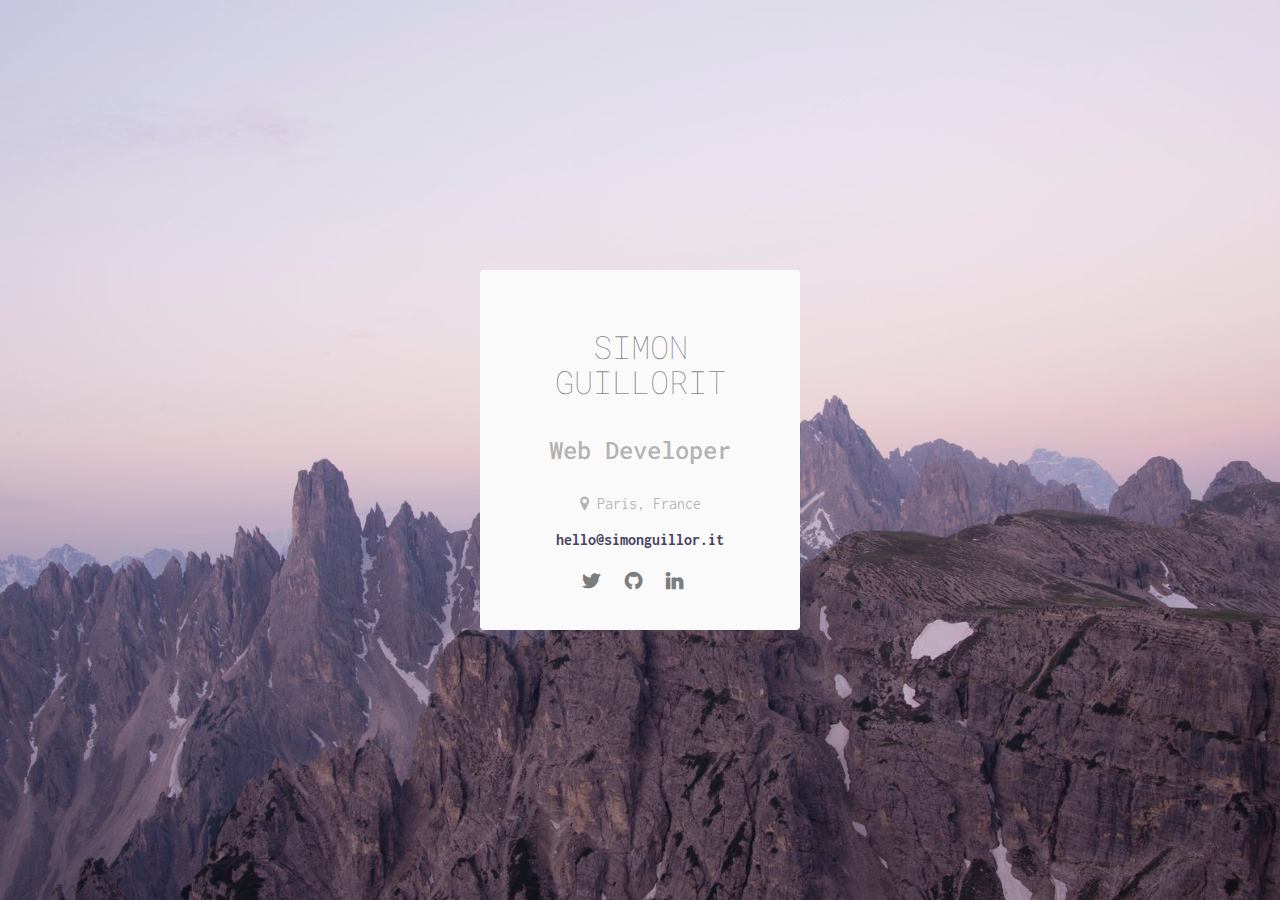
==== commit 6d2b8633: "Automated commit at 2017-10-15 12:22:47 UTC by middleman-deploy 2.0.0-alpha" ====
--- a/index.html
+++ b/index.html
@@ -26,7 +26,7 @@
     <div id="home" style="background-image: url(images/background-09c9a75a.jpg)">
   <div class="home-content col-xs-8 col-sm-6 col-md-4 col-lg-3">
     <h1>SIMON GUILLORIT</h1>
-    <h2>Growth Marketing</h2>
+    <h2>Web Developer</h2>
     <div class="location">
       <p> <i class="fa fa-map-marker" aria-hidden="true"></i>
       Paris, France</p>
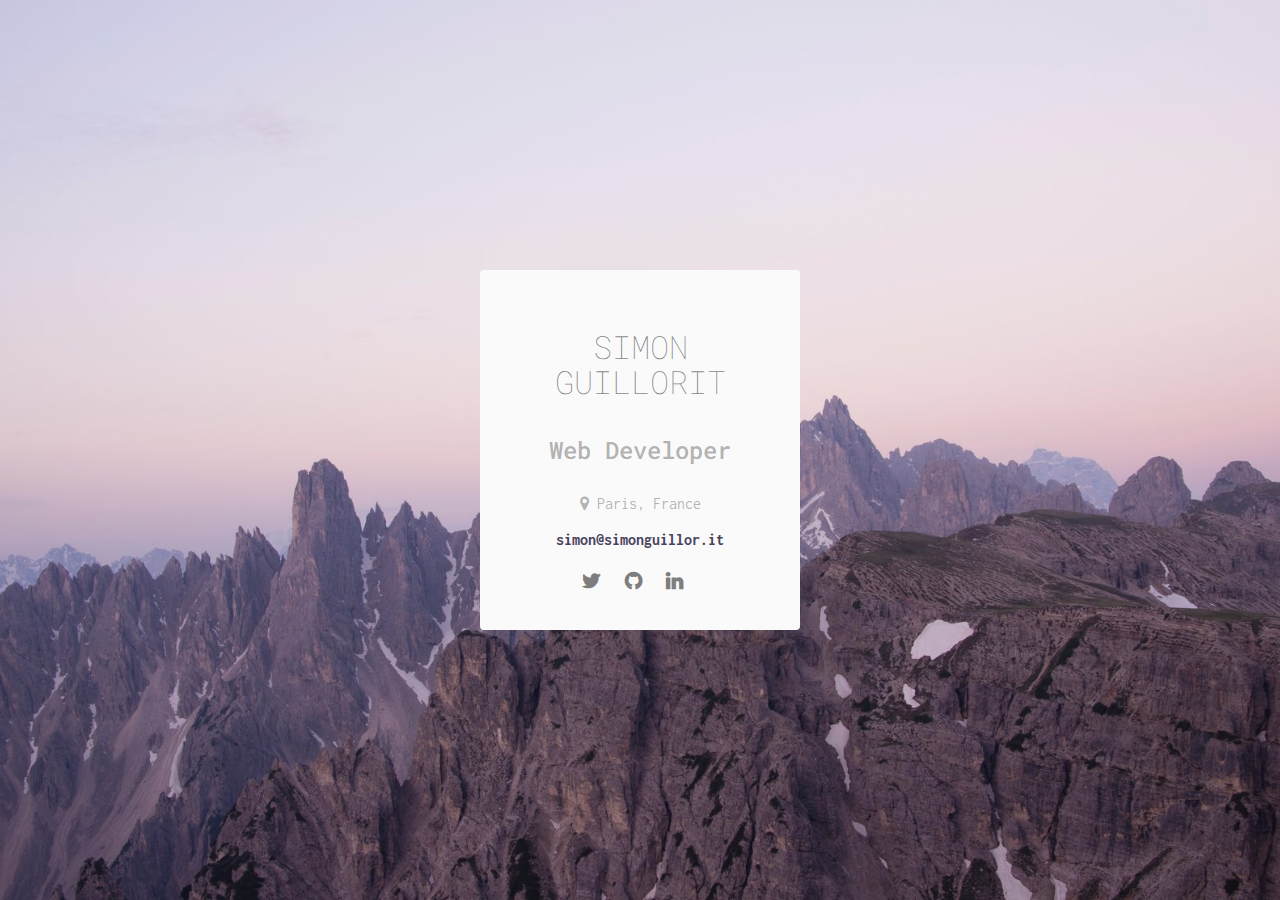
==== commit 05b28d61: "Automated commit at 2018-03-08 09:02:40 UTC by middleman-deploy 2.0.0-alpha" ====
--- a/index.html
+++ b/index.html
@@ -31,7 +31,7 @@
       <p> <i class="fa fa-map-marker" aria-hidden="true"></i>
       Paris, France</p>
     </div>
-    <a class="email" href="mailto:hello@simonguillor.it">hello@simonguillor.it</a>
+    <a class="email" href="mailto:simon@simonguillor.it">simon@simonguillor.it</a>
     <div class="social-links">
       <a href="https://twitter.com/s_guillorit" class="fa fa-twitter social" target="_blank">
       </a>
